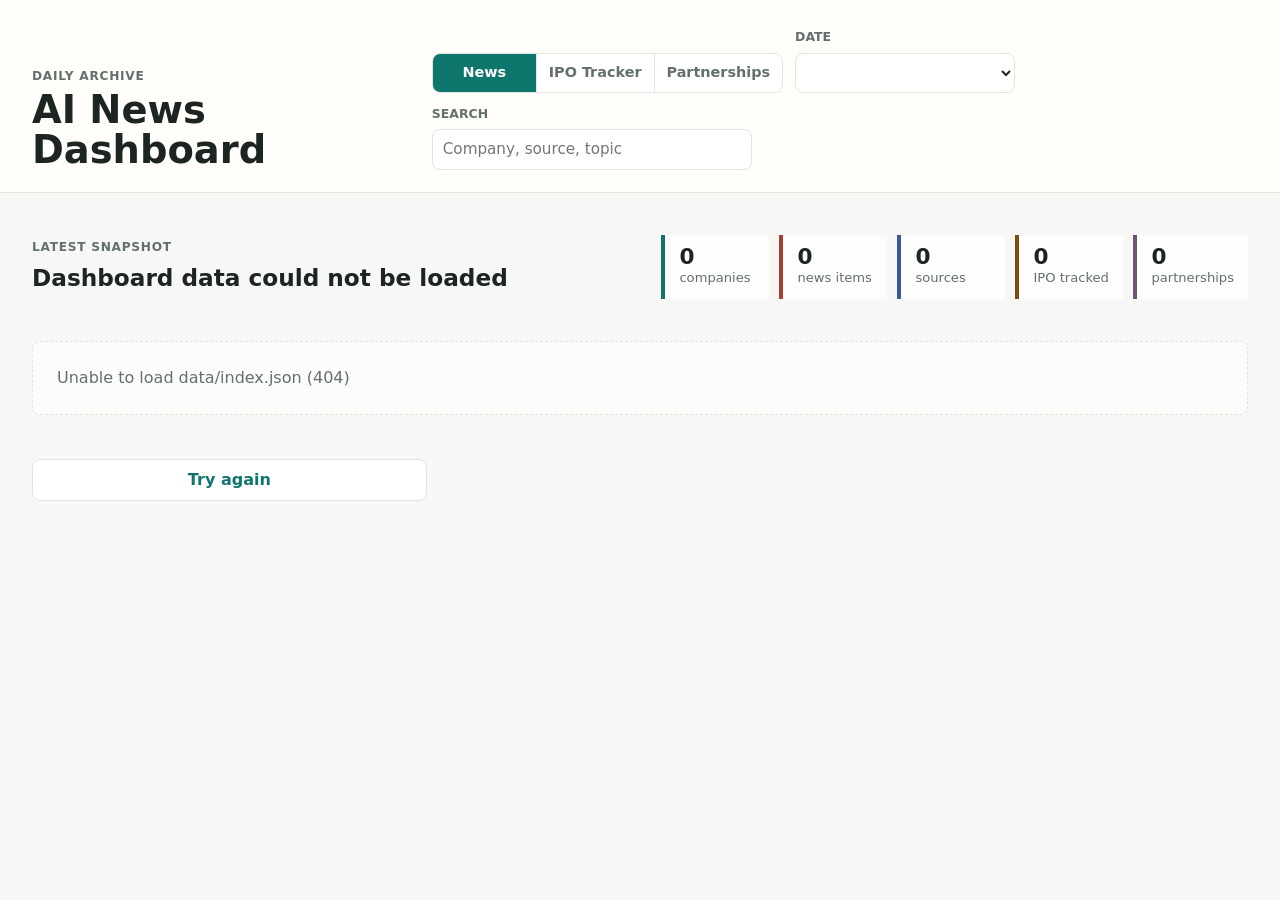
==== index.html @ b35e9c6b "Initial commit — AI news dashboard migrated to Raspberry Pi Co-Authored-By: Claude Sonnet 4.6 <norep" ====
<!doctype html>
<html lang="en">
  <head>
    <meta charset="utf-8">
    <meta name="viewport" content="width=device-width, initial-scale=1">
    <title>AI News Dashboard</title>
    <link rel="stylesheet" href="styles.css">
  </head>
  <body>
    <header class="topbar">
      <div>
        <p class="eyebrow">Daily archive</p>
        <h1>AI News Dashboard</h1>
      </div>
      <div class="toolbar" aria-label="Dashboard controls">
        <div class="view-toggle" aria-label="Dashboard view">
          <button id="newsViewButton" class="active" type="button" data-view="news">News</button>
          <button id="ipoViewButton" type="button" data-view="ipo">IPO Tracker</button>
          <button id="partnershipViewButton" type="button" data-view="partnerships">Partnerships</button>
        </div>
        <label class="field">
          <span>Date</span>
          <select id="snapshotSelect"></select>
        </label>
        <label class="field search">
          <span>Search</span>
          <input id="searchInput" type="search" placeholder="Company, source, topic">
        </label>
      </div>
    </header>

    <main>
      <section class="summary-band" aria-live="polite">
        <div>
          <p class="eyebrow">Latest snapshot</p>
          <h2 id="snapshotTitle">Loading...</h2>
        </div>
        <div class="metrics">
          <div>
            <strong id="companyCount">0</strong>
            <span>companies</span>
          </div>
          <div>
            <strong id="itemCount">0</strong>
            <span>news items</span>
          </div>
          <div>
            <strong id="sourceCount">0</strong>
            <span>sources</span>
          </div>
          <div>
            <strong id="ipoCount">0</strong>
            <span>IPO tracked</span>
          </div>
          <div>
            <strong id="partnershipCount">0</strong>
            <span>partnerships</span>
          </div>
        </div>
      </section>

      <section id="companyGrid" class="company-grid dashboard-view active" aria-label="Company news"></section>

      <section id="ipoTracker" class="ipo-layout dashboard-view" aria-label="IPO tracker">
        <div class="ipo-visualization-panel">
          <div class="ipo-visualization-head">
            <div>
              <p class="eyebrow">IPO progress map</p>
              <h3>Start to listing</h3>
            </div>
            <p class="ipo-legend">
              <span class="legend-chip confirmed">Confirmed</span>
              <span class="legend-chip reported">Reported</span>
              <span class="legend-chip unverified">Unverified</span>
            </p>
          </div>
          <div id="ipoStageLegend" class="ipo-stage-legend" aria-hidden="true"></div>
          <div id="ipoRaceList" class="ipo-race-list" role="listbox" aria-label="IPO progress lanes"></div>
        </div>
        <div id="ipoList" class="ipo-list" role="listbox" aria-label="IPO companies"></div>
        <article class="ipo-detail" aria-live="polite">
          <p class="category" id="ipoStage">Select a company</p>
          <h3 id="ipoCompany">IPO Tracker</h3>
          <p id="ipoStatusText">Choose a company to see its current IPO status, process stage, and latest article.</p>
          <dl class="ipo-facts">
            <div>
              <dt>Process</dt>
              <dd id="ipoProcess">-</dd>
            </div>
            <div>
              <dt>Last Checked</dt>
              <dd id="ipoUpdated">-</dd>
            </div>
            <div>
              <dt>Confidence</dt>
              <dd id="ipoConfidence">-</dd>
            </div>
          </dl>
          <a id="ipoArticleLink" class="article-button" target="_blank" rel="noreferrer">Open latest IPO article</a>
          <p class="ipo-note" id="ipoNote"></p>
        </article>
      </section>

      <section id="partnershipTracker" class="tracker-layout dashboard-view" aria-label="Partnership tracker">
        <div id="partnershipList" class="tracker-list" role="listbox" aria-label="AI partnerships"></div>
        <article class="tracker-detail" aria-live="polite">
          <p class="category" id="partnershipType">Select a relationship</p>
          <h3 id="partnershipName">Partnerships</h3>
          <p id="partnershipStatusText">Choose a relationship to see the contract type, companies involved, and latest source.</p>
          <dl class="tracker-facts">
            <div>
              <dt>Companies</dt>
              <dd id="partnershipCompanies">-</dd>
            </div>
            <div>
              <dt>Terms</dt>
              <dd id="partnershipTerms">-</dd>
            </div>
            <div>
              <dt>Last Checked</dt>
              <dd id="partnershipUpdated">-</dd>
            </div>
            <div>
              <dt>Confidence</dt>
              <dd id="partnershipConfidence">-</dd>
            </div>
          </dl>
          <a id="partnershipArticleLink" class="article-button" target="_blank" rel="noreferrer">Open latest source</a>
          <p class="tracker-note" id="partnershipNote"></p>
        </article>
      </section>
    </main>

    <template id="companyCardTemplate">
      <article class="company-card">
        <div class="company-head">
          <div>
            <p class="category"></p>
            <h3></h3>
          </div>
          <span class="badge"></span>
        </div>
        <p class="summary"></p>
        <ul class="news-list"></ul>
      </article>
    </template>

    <template id="newsItemTemplate">
      <li>
        <div class="news-item-head">
          <h4></h4>
          <a target="_blank" rel="noreferrer">Source</a>
        </div>
        <p></p>
      </li>
    </template>

    <button id="backToTop" class="back-to-top" aria-label="Back to top">↑</button>
    <script src="app.js"></script>
  </body>
</html>
---- styles.css ----
:root {
  color-scheme: light;
  --bg: #f7f8f5;
  --ink: #1d2522;
  --muted: #64706b;
  --line: #dfe5dd;
  --panel: #ffffff;
  --accent: #0f766e;
  --accent-2: #a43f31;
  --accent-3: #385a9d;
  --shadow: 0 14px 34px rgba(25, 35, 31, 0.09);
}

* {
  box-sizing: border-box;
}

body {
  margin: 0;
  background: var(--bg);
  color: var(--ink);
  font-family: Inter, ui-sans-serif, system-ui, -apple-system, BlinkMacSystemFont, "Segoe UI", sans-serif;
  line-height: 1.5;
}

.topbar {
  display: flex;
  align-items: end;
  justify-content: space-between;
  gap: 24px;
  padding: 28px 32px 22px;
  border-bottom: 1px solid var(--line);
  background: #fffefa;
}

.eyebrow,
.category {
  margin: 0 0 4px;
  color: var(--muted);
  font-size: 0.76rem;
  font-weight: 700;
  letter-spacing: 0.06em;
  text-transform: uppercase;
}

h1,
h2,
h3,
h4,
p {
  overflow-wrap: anywhere;
}

h1 {
  margin: 0;
  font-size: clamp(1.8rem, 3vw, 3rem);
  line-height: 1.05;
}

h2 {
  margin: 0;
  font-size: 1.45rem;
}

.toolbar {
  display: flex;
  align-items: end;
  gap: 12px;
  flex-wrap: wrap;
}

.view-toggle {
  display: flex;
  min-height: 40px;
  border: 1px solid var(--line);
  border-radius: 8px;
  overflow: hidden;
  background: var(--panel);
}

.view-toggle button {
  min-width: 104px;
  border: 0;
  border-right: 1px solid var(--line);
  background: transparent;
  color: var(--muted);
  cursor: pointer;
  font: inherit;
  font-size: 0.9rem;
  font-weight: 800;
  padding: 8px 12px;
}

.view-toggle button:last-child {
  border-right: 0;
}

.view-toggle button.active {
  background: var(--accent);
  color: #ffffff;
}

.field {
  display: grid;
  gap: 6px;
  color: var(--muted);
  font-size: 0.78rem;
  font-weight: 700;
  text-transform: uppercase;
}

.field select,
.field input {
  width: 220px;
  min-height: 40px;
  border: 1px solid var(--line);
  border-radius: 8px;
  background: var(--panel);
  color: var(--ink);
  font: inherit;
  font-size: 0.95rem;
  font-weight: 500;
  text-transform: none;
  padding: 8px 10px;
}

.field.search input {
  width: min(320px, 76vw);
}

main {
  padding: 24px 32px 40px;
}

.summary-band {
  display: flex;
  align-items: center;
  justify-content: space-between;
  gap: 22px;
  padding: 18px 0 26px;
}

.metrics {
  display: flex;
  gap: 10px;
  flex-wrap: wrap;
}

.metrics div {
  min-width: 108px;
  padding: 11px 14px;
  border-left: 4px solid var(--accent);
  background: rgba(255, 255, 255, 0.7);
}

.metrics div:nth-child(2) {
  border-color: var(--accent-2);
}

.metrics div:nth-child(3) {
  border-color: var(--accent-3);
}

.metrics div:nth-child(4) {
  border-color: #7c4d13;
}

.metrics div:nth-child(5) {
  border-color: #6f5278;
}

.metrics strong,
.metrics span {
  display: block;
}

.metrics strong {
  font-size: 1.35rem;
  line-height: 1;
}

.metrics span {
  color: var(--muted);
  font-size: 0.82rem;
}

.dashboard-view {
  display: none;
}

.dashboard-view.active {
  display: block;
}

.company-grid.active {
  display: grid;
  grid-template-columns: repeat(auto-fit, minmax(320px, 1fr));
  gap: 16px;
}

.company-card {
  border: 1px solid var(--line);
  border-radius: 8px;
  background: var(--panel);
  box-shadow: var(--shadow);
  padding: 18px;
}

.company-head {
  display: flex;
  align-items: flex-start;
  justify-content: space-between;
  gap: 14px;
  min-height: 58px;
}

.company-card h3 {
  margin: 0;
  font-size: 1.22rem;
  line-height: 1.2;
}

.badge {
  flex: 0 0 auto;
  display: grid;
  place-items: center;
  width: 32px;
  height: 32px;
  border-radius: 50%;
  background: #e6f2ef;
  color: var(--accent);
  font-weight: 800;
}

.summary {
  min-height: 48px;
  margin: 12px 0 16px;
  color: var(--muted);
}

.news-list {
  display: grid;
  gap: 14px;
  margin: 0;
  padding: 0;
  list-style: none;
}

.news-list li {
  padding-top: 14px;
  border-top: 1px solid var(--line);
}

.news-item-head {
  display: flex;
  align-items: baseline;
  justify-content: space-between;
  gap: 12px;
}

.news-item-head h4 {
  margin: 0;
  font-size: 0.98rem;
  line-height: 1.35;
}

.news-item-head a {
  flex: 0 0 auto;
  color: var(--accent-3);
  font-size: 0.84rem;
  font-weight: 700;
  text-decoration: none;
}

.news-item-head a:hover {
  text-decoration: underline;
}

.news-item-head a:visited {
  color: var(--muted);
}

.news-list p {
  margin: 6px 0 0;
  color: var(--muted);
  font-size: 0.94rem;
}

.empty {
  grid-column: 1 / -1;
  padding: 24px;
  border: 1px dashed var(--line);
  border-radius: 8px;
  color: var(--muted);
  background: rgba(255, 255, 255, 0.58);
}

.ipo-layout.active {
  display: grid;
  grid-template-columns: minmax(300px, 1.15fr) minmax(300px, 0.8fr) minmax(340px, 1fr);
  gap: 16px;
  align-items: start;
}

.tracker-layout.active {
  display: grid;
  grid-template-columns: minmax(340px, 1.3fr) minmax(340px, 1fr);
  gap: 16px;
  align-items: start;
}

.ipo-visualization-panel {
  display: grid;
  gap: 14px;
  padding: 18px;
  border: 1px solid var(--line);
  border-radius: 8px;
  background:
    radial-gradient(circle at top left, rgba(15, 118, 110, 0.08), transparent 28%),
    linear-gradient(180deg, #fffdfa 0%, #ffffff 100%);
  box-shadow: var(--shadow);
}

.ipo-visualization-head {
  display: flex;
  align-items: start;
  justify-content: space-between;
  gap: 16px;
}

.ipo-visualization-head h3 {
  margin: 0;
  font-size: 1.2rem;
}

.ipo-legend {
  display: flex;
  gap: 8px;
  flex-wrap: wrap;
  margin: 0;
}

.legend-chip {
  display: inline-flex;
  align-items: center;
  min-height: 28px;
  border-radius: 999px;
  padding: 4px 10px;
  font-size: 0.78rem;
  font-weight: 800;
}

.legend-chip.confirmed {
  background: #daf2e8;
  color: #16634f;
}

.legend-chip.reported {
  background: #fbe7ca;
  color: #8a4d11;
}

.legend-chip.unverified {
  background: #ece8ee;
  color: #65596f;
}

.ipo-stage-legend {
  position: relative;
  min-height: 92px;
  padding: 22px 0 10px;
}

.ipo-stage-legend::before {
  content: "";
  position: absolute;
  left: 14px;
  right: 24px;
  top: 15px;
  height: 4px;
  border-radius: 999px;
  background: linear-gradient(90deg, #cfdad5 0%, #dbe7e2 72%, #0f766e 100%);
}

.ipo-stage-edge,
.ipo-stage-stop {
  font-size: 0.66rem;
  font-weight: 800;
  color: var(--muted);
}

.ipo-stage-edge.finish::after {
  content: " \1F3C1";
}

.ipo-stage-stop {
  position: absolute;
  top: 9px;
  left: calc(14px + ((100% - 38px) / (var(--stage-count, 6) - 1)) * var(--stage-index));
  transform: translateX(-50%);
  width: 78px;
  text-align: center;
}

.ipo-stage-stop::before {
  content: "";
  position: absolute;
  top: 0;
  left: 50%;
  width: 12px;
  height: 12px;
  border: 3px solid #ffffff;
  border-radius: 50%;
  background: #9cb5ad;
  transform: translateX(-50%);
  box-shadow: 0 0 0 1px rgba(29, 37, 34, 0.08);
}

.ipo-stage-stop-label {
  display: block;
  padding-top: 16px;
  line-height: 1.2;
}

.ipo-stage-stop:nth-of-type(even) .ipo-stage-stop-label {
  padding-top: 32px;
}

.ipo-stage-edge.start {
  position: absolute;
  bottom: 10px;
  left: 3px;
  padding: 0 0 0 4px;
  text-align: left;
}

.ipo-stage-edge.finish {
  position: absolute;
  bottom: 10px;
  right: 6px;
  padding: 0 4px 0 0;
  text-align: right;
}

.ipo-stage-edge.start::before,
.ipo-stage-edge.finish::before {
  content: "";
  position: absolute;
  top: -52px;
  width: 3px;
  height: 46px;
  border-radius: 999px;
  background: #9cb5ad;
}

.ipo-stage-edge.start::before {
  left: -2px;
}

.ipo-stage-edge.finish::before {
  right: -2px;
}

.ipo-race-list {
  display: grid;
  gap: 10px;
}

.ipo-race-row {
  width: 100%;
  display: grid;
  gap: 12px;
  border: 1px solid var(--line);
  border-radius: 8px;
  background: rgba(255, 255, 255, 0.92);
  color: var(--ink);
  cursor: pointer;
  font: inherit;
  padding: 14px;
  text-align: left;
}

.ipo-race-row.confirmed {
  border-left: 5px solid #1f8a63;
}

.ipo-race-row.reported {
  border-left: 5px solid #d08a28;
}

.ipo-race-row.unverified {
  border-left: 5px solid #7a6a86;
}

.ipo-race-row[aria-selected="true"] {
  box-shadow: var(--shadow);
  transform: translateY(-1px);
}

.ipo-race-header {
  display: flex;
  align-items: baseline;
  justify-content: space-between;
  gap: 12px;
}

.ipo-race-header strong,
.ipo-race-header span {
  display: block;
}

.ipo-race-header span {
  color: var(--muted);
  font-size: 0.82rem;
}

.ipo-race-lane {
  position: relative;
  min-height: 30px;
}

.ipo-race-lane::before {
  content: "";
  position: absolute;
  left: 8px;
  right: 18px;
  top: 11px;
  height: 8px;
  border-radius: 999px;
  background: #e5ebe5;
}

.ipo-race-lane::after {
  content: "";
  position: absolute;
  left: 8px;
  width: calc((100% - 26px) / (var(--stage-count) - 1) * var(--progress-stage));
  max-width: calc(100% - 26px);
  top: 11px;
  height: 8px;
  border-radius: 999px;
  background: linear-gradient(90deg, var(--accent-3) 0%, var(--accent) 100%);
}

.ipo-stop {
  position: absolute;
  top: 0;
  left: calc(8px + ((100% - 26px) / (var(--stage-count) - 1)) * var(--stage-index));
  width: 22px;
  height: 22px;
  border: 3px solid #cad6cf;
  border-radius: 50%;
  background: #ffffff;
  transform: translateX(-50%);
}

.ipo-stop.passed {
  border-color: var(--accent-3);
  background: #dfe8fb;
}

.ipo-stop.current {
  border-color: var(--accent);
  background: #dff3ef;
  box-shadow: 0 0 0 5px rgba(15, 118, 110, 0.12);
}

.ipo-stop.current::after {
  content: "";
  position: absolute;
  inset: 4px;
  border-radius: 50%;
  background: var(--accent);
}

.ipo-race-status {
  margin: 0;
  color: var(--muted);
  font-size: 0.9rem;
}

.ipo-list,
.tracker-list {
  display: grid;
  gap: 10px;
}

.ipo-row,
.tracker-row {
  display: flex;
  align-items: center;
  justify-content: space-between;
  gap: 14px;
  width: 100%;
  min-height: 72px;
  border: 1px solid var(--line);
  border-left: 5px solid var(--accent-3);
  border-radius: 8px;
  background: var(--panel);
  color: var(--ink);
  cursor: pointer;
  font: inherit;
  padding: 12px 14px;
  text-align: left;
  transition: background 0.1s ease, border-left-color 0.1s ease, box-shadow 0.1s ease;
}

.ipo-row:hover,
.tracker-row:hover {
  background: #f5f7f5;
}

.ipo-row[aria-selected="true"],
.tracker-row[aria-selected="true"] {
  border-left-color: var(--accent);
  box-shadow: var(--shadow);
}

.ipo-row strong,
.ipo-row small,
.ipo-row em,
.tracker-row strong,
.tracker-row small,
.tracker-row em {
  display: block;
}

.ipo-row small,
.tracker-row small {
  margin-top: 3px;
  color: var(--muted);
  font-size: 0.82rem;
}

.ipo-row em,
.tracker-row em {
  max-width: 48%;
  color: var(--accent-2);
  font-size: 0.82rem;
  font-style: normal;
  font-weight: 800;
  text-align: right;
}

.ipo-row em::after,
.tracker-row em::after {
  content: " ›";
  color: var(--muted);
  font-weight: 400;
}

.ipo-detail,
.tracker-detail {
  position: sticky;
  top: 16px;
  border: 1px solid var(--line);
  border-radius: 8px;
  background: var(--panel);
  box-shadow: var(--shadow);
  padding: 20px;
}

.ipo-detail h3,
.tracker-detail h3 {
  margin: 0;
  font-size: 1.45rem;
}

.ipo-detail > p:not(.category),
.tracker-detail > p:not(.category) {
  color: var(--muted);
}

.ipo-facts,
.tracker-facts {
  display: grid;
  gap: 10px;
  margin: 18px 0;
}

.ipo-facts div,
.tracker-facts div {
  display: grid;
  grid-template-columns: 116px 1fr;
  gap: 10px;
  padding-top: 10px;
  border-top: 1px solid var(--line);
}

.ipo-facts dt,
.tracker-facts dt {
  color: var(--muted);
  font-size: 0.78rem;
  font-weight: 800;
  text-transform: uppercase;
}

.ipo-facts dd,
.tracker-facts dd {
  margin: 0;
}

.article-button {
  display: inline-flex;
  align-items: center;
  justify-content: center;
  min-height: 42px;
  border-radius: 8px;
  background: var(--accent);
  color: #ffffff;
  font-weight: 800;
  padding: 10px 14px;
  text-decoration: none;
}

.article-button:not([href]) {
  background: var(--line);
  color: var(--muted);
  pointer-events: none;
}

.ipo-note,
.tracker-note {
  margin: 16px 0 0;
  color: var(--muted);
  font-size: 0.93rem;
}

.metric-total {
  color: var(--muted);
  font-size: 0.65em;
  font-weight: 600;
}

main {
  transition: opacity 0.15s ease;
}

body.loading main {
  opacity: 0.45;
  pointer-events: none;
}

.retry-button {
  display: inline-flex;
  align-items: center;
  justify-content: center;
  min-height: 40px;
  margin-top: 12px;
  border: 1px solid var(--line);
  border-radius: 8px;
  background: var(--panel);
  color: var(--accent);
  cursor: pointer;
  font: inherit;
  font-weight: 700;
  padding: 8px 20px;
}

.retry-button:hover {
  background: #f0faf8;
}

.back-to-top {
  position: fixed;
  bottom: 24px;
  right: 24px;
  display: grid;
  place-items: center;
  width: 44px;
  height: 44px;
  border: 1px solid var(--line);
  border-radius: 50%;
  background: var(--panel);
  box-shadow: var(--shadow);
  color: var(--muted);
  cursor: pointer;
  font-size: 1.1rem;
  font-weight: 800;
  opacity: 0;
  pointer-events: none;
  transform: translateY(8px);
  transition: opacity 0.2s ease, transform 0.2s ease;
  z-index: 100;
}

.back-to-top.visible {
  opacity: 1;
  pointer-events: auto;
  transform: translateY(0);
}

.back-to-top:hover {
  background: #f0faf8;
  color: var(--accent);
}

.ipo-detail,
.tracker-detail {
  scroll-margin-top: 16px;
}

@media (max-width: 760px) {
  .topbar,
  .summary-band {
    align-items: stretch;
    flex-direction: column;
  }

  .topbar {
    padding: 14px 18px 12px;
    gap: 12px;
  }

  .topbar .eyebrow {
    display: none;
  }

  main {
    padding-left: 18px;
    padding-right: 18px;
  }

  .toolbar,
  .field,
  .field select,
  .field input,
  .field.search input {
    width: 100%;
  }

  .company-grid {
    grid-template-columns: 1fr;
  }

  .view-toggle,
  .view-toggle button {
    width: 100%;
  }

  .ipo-layout.active,
  .tracker-layout.active {
    grid-template-columns: 1fr;
  }

  .ipo-visualization-panel {
    display: none;
  }

  .ipo-visualization-head,
  .ipo-race-header {
    align-items: start;
    flex-direction: column;
  }

  .ipo-stage-legend {
    display: none;
  }

  .ipo-detail,
  .tracker-detail {
    position: static;
  }

  .ipo-facts div,
  .tracker-facts div {
    grid-template-columns: 1fr;
  }

  .back-to-top {
    bottom: 16px;
    right: 16px;
    width: 40px;
    height: 40px;
  }
}
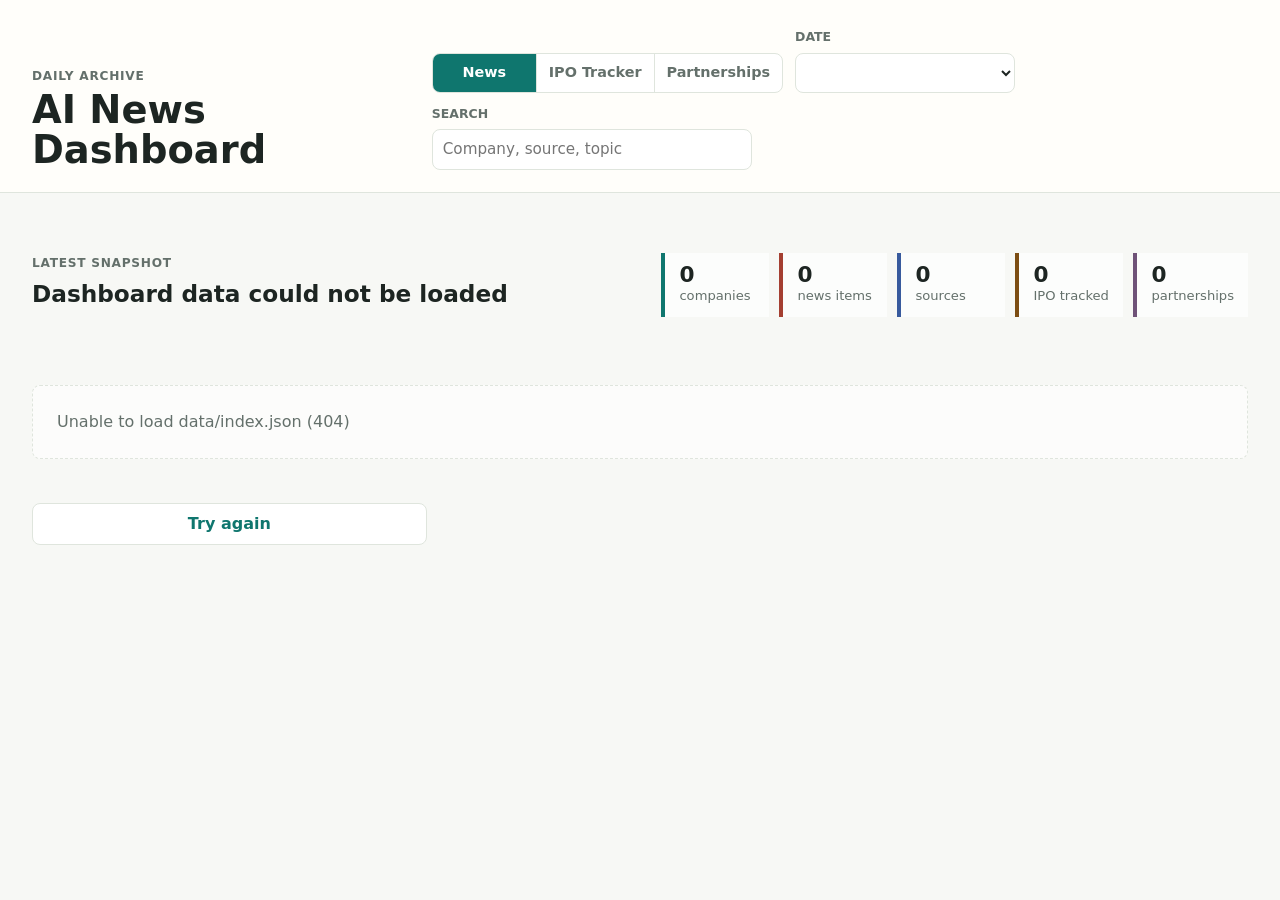
==== commit 16179dbb: "Add 6 usability improvements to the dashboard - Freshness indicator: shows how many hours/days ago s" ====
--- a/index.html
+++ b/index.html
@@ -30,10 +30,13 @@
     </header>
 
     <main>
+      <div id="companyFilters" class="company-filters" aria-label="Filter by company"></div>
+
       <section class="summary-band" aria-live="polite">
         <div>
           <p class="eyebrow">Latest snapshot</p>
           <h2 id="snapshotTitle">Loading...</h2>
+          <p id="freshnessText" class="freshness-text"></p>
         </div>
         <div class="metrics">
           <div>
@@ -58,6 +61,8 @@
           </div>
         </div>
       </section>
+
+      <p id="filterStatus" class="filter-status" aria-live="polite"></p>
 
       <section id="companyGrid" class="company-grid dashboard-view active" aria-label="Company news"></section>
 
--- a/styles.css
+++ b/styles.css
@@ -276,8 +276,13 @@
   text-decoration: underline;
 }
 
+.news-item-head a::after {
+  content: " ↗";
+  font-size: 0.75em;
+}
+
 .news-item-head a:visited {
-  color: var(--muted);
+  color: #7c5fa0;
 }
 
 .news-list p {
@@ -726,6 +731,68 @@
   font-size: 0.93rem;
 }
 
+.freshness-text {
+  margin: 4px 0 0;
+  color: var(--muted);
+  font-size: 0.82rem;
+}
+
+.company-filters {
+  display: flex;
+  gap: 8px;
+  flex-wrap: wrap;
+  padding: 14px 0 4px;
+}
+
+.filter-chip {
+  display: inline-flex;
+  align-items: center;
+  min-height: 30px;
+  border: 1px solid var(--line);
+  border-radius: 999px;
+  background: var(--panel);
+  color: var(--muted);
+  cursor: pointer;
+  font: inherit;
+  font-size: 0.82rem;
+  font-weight: 700;
+  padding: 4px 12px;
+  transition: background 0.1s ease, color 0.1s ease, border-color 0.1s ease;
+  white-space: nowrap;
+}
+
+.filter-chip:hover {
+  border-color: var(--accent);
+  color: var(--accent);
+}
+
+.filter-chip.active {
+  background: var(--accent);
+  border-color: var(--accent);
+  color: #ffffff;
+}
+
+.filter-status {
+  margin: 0 0 10px;
+  color: var(--muted);
+  font-size: 0.84rem;
+  min-height: 1.2em;
+}
+
+.new-badge {
+  display: inline-flex;
+  align-items: center;
+  margin-right: 6px;
+  padding: 1px 6px;
+  border-radius: 999px;
+  background: #daf2e8;
+  color: #16634f;
+  font-size: 0.68rem;
+  font-weight: 800;
+  letter-spacing: 0.04em;
+  vertical-align: middle;
+}
+
 .metric-total {
   color: var(--muted);
   font-size: 0.65em;
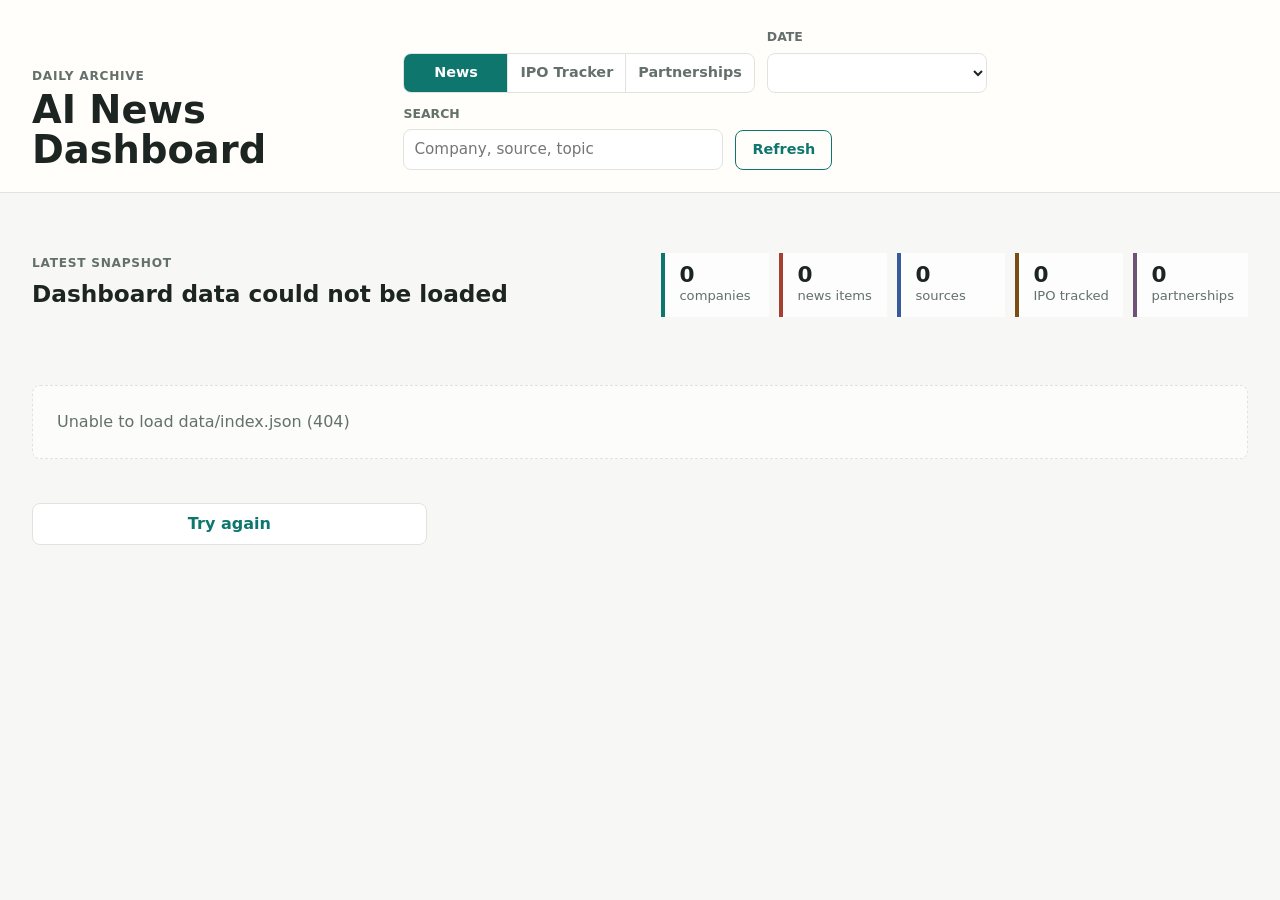
==== commit 9e915d20: "Add Node.js server with refresh button and live update via SSE Replaces python3 -m http.server with " ====
--- a/index.html
+++ b/index.html
@@ -26,8 +26,10 @@
           <span>Search</span>
           <input id="searchInput" type="search" placeholder="Company, source, topic">
         </label>
+        <button id="refreshButton" class="refresh-button" type="button" title="Fetch latest AI news now">Refresh</button>
       </div>
     </header>
+    <div id="updateBanner" class="update-banner" aria-live="polite" hidden></div>
 
     <main>
       <div id="companyFilters" class="company-filters" aria-label="Filter by company"></div>
--- a/styles.css
+++ b/styles.css
@@ -126,6 +126,48 @@
 
 .field.search input {
   width: min(320px, 76vw);
+}
+
+.refresh-button {
+  align-self: flex-end;
+  min-height: 40px;
+  border: 1px solid var(--accent);
+  border-radius: 8px;
+  background: transparent;
+  color: var(--accent);
+  cursor: pointer;
+  font: inherit;
+  font-size: 0.9rem;
+  font-weight: 800;
+  padding: 8px 16px;
+  transition: background 0.1s ease, color 0.1s ease;
+  white-space: nowrap;
+}
+
+.refresh-button:hover {
+  background: var(--accent);
+  color: #ffffff;
+}
+
+.refresh-button:disabled {
+  border-color: var(--line);
+  color: var(--muted);
+  cursor: not-allowed;
+}
+
+.update-banner {
+  padding: 10px 32px;
+  background: #fef9e7;
+  border-bottom: 1px solid #f0d070;
+  color: #7a5c00;
+  font-size: 0.9rem;
+  font-weight: 600;
+}
+
+.update-banner.done {
+  background: #daf2e8;
+  border-color: #a0d8c0;
+  color: #16634f;
 }
 
 main {
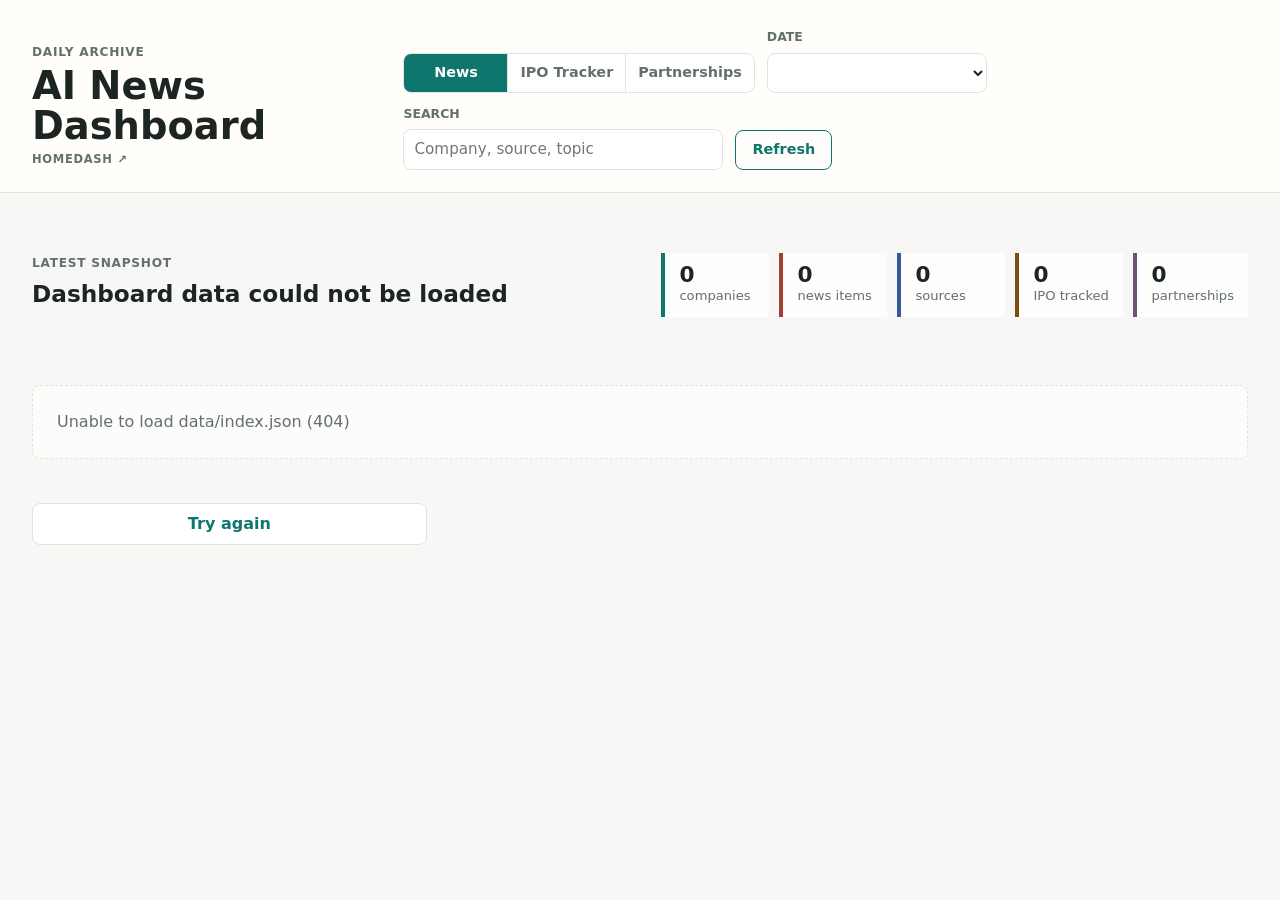
==== commit 1308a536: "Add HomeDash link to header Mirrors the 'AI News ↗' nav link in the homedash header, pointing back t" ====
--- a/index.html
+++ b/index.html
@@ -11,6 +11,7 @@
       <div>
         <p class="eyebrow">Daily archive</p>
         <h1>AI News Dashboard</h1>
+        <a class="home-link" href="http://homedash.local/" target="_blank" rel="noopener noreferrer">HomeDash ↗</a>
       </div>
       <div class="toolbar" aria-label="Dashboard controls">
         <div class="view-toggle" aria-label="Dashboard view">
--- a/styles.css
+++ b/styles.css
@@ -60,6 +60,21 @@
 h2 {
   margin: 0;
   font-size: 1.45rem;
+}
+
+.home-link {
+  display: inline-block;
+  margin-top: 4px;
+  color: var(--muted);
+  font-size: 0.72rem;
+  font-weight: 700;
+  letter-spacing: 0.06em;
+  text-decoration: none;
+  text-transform: uppercase;
+}
+
+.home-link:hover {
+  color: var(--accent);
 }
 
 .toolbar {
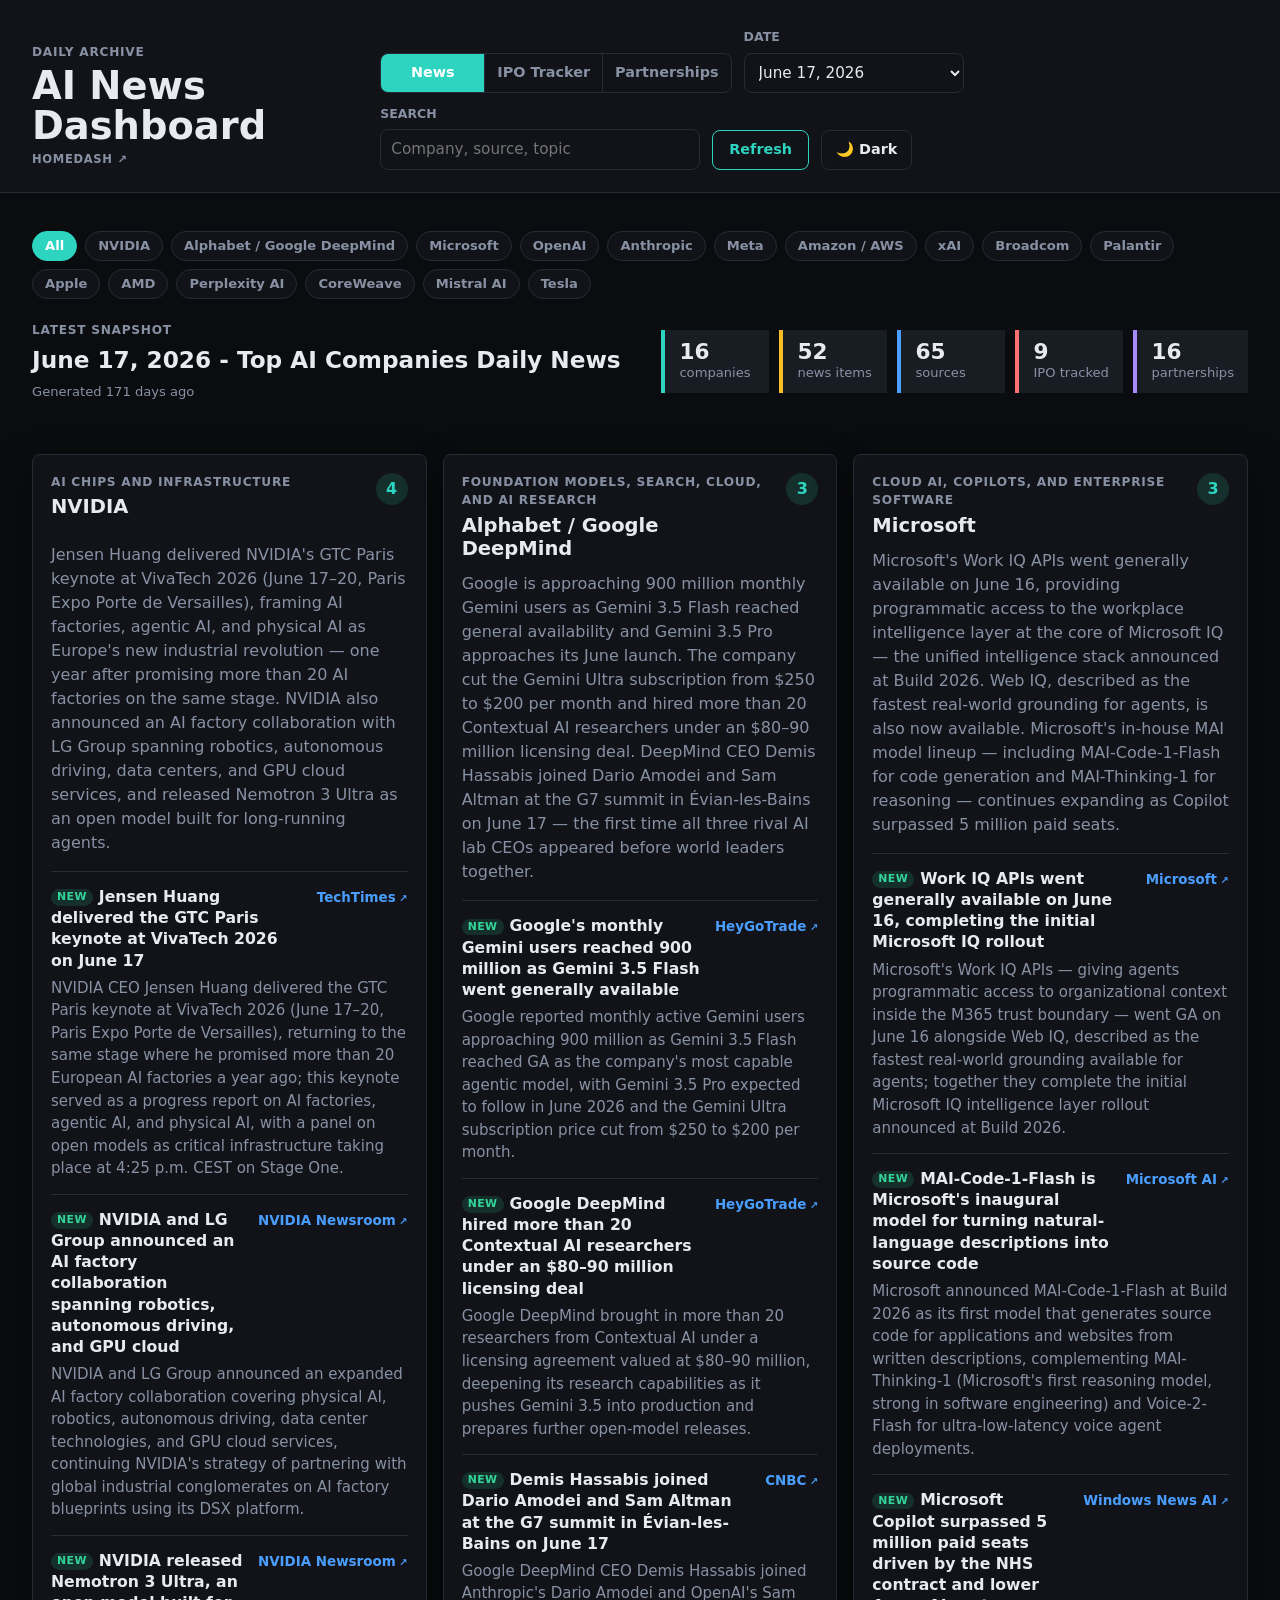
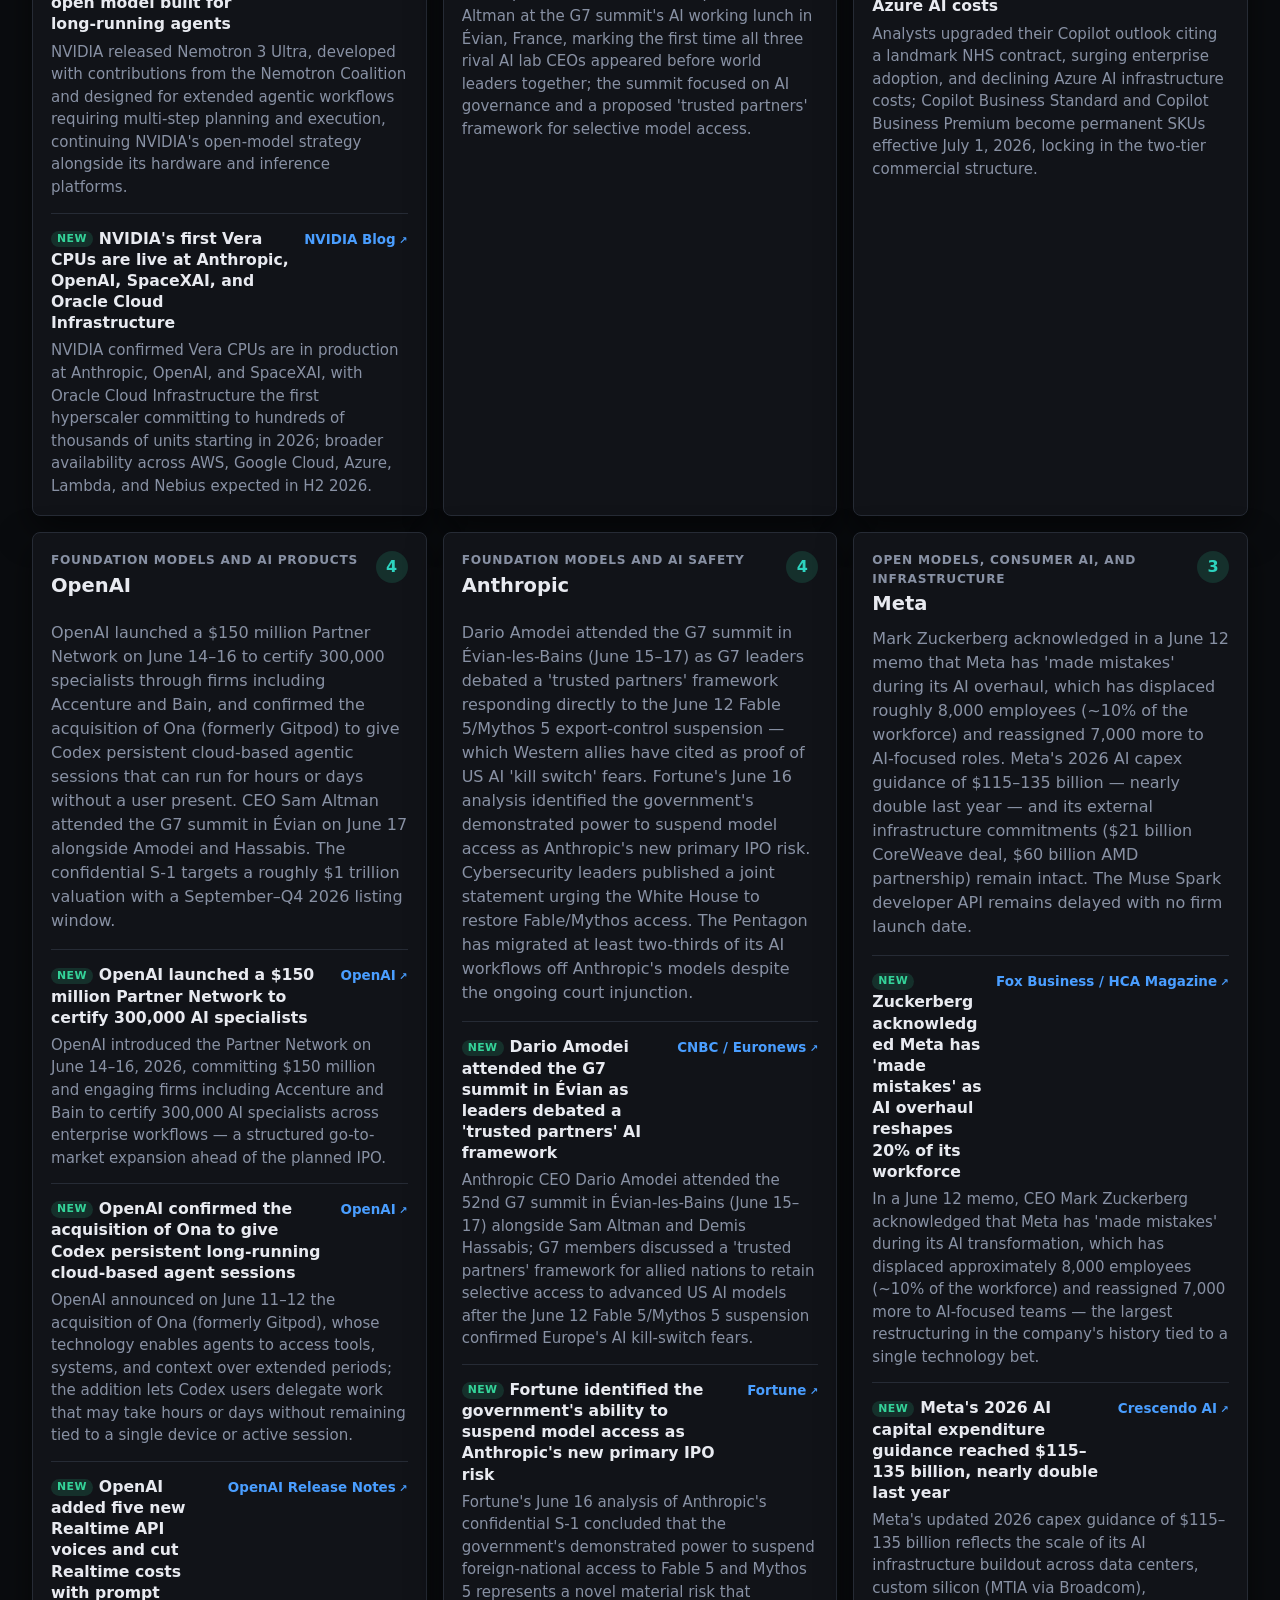
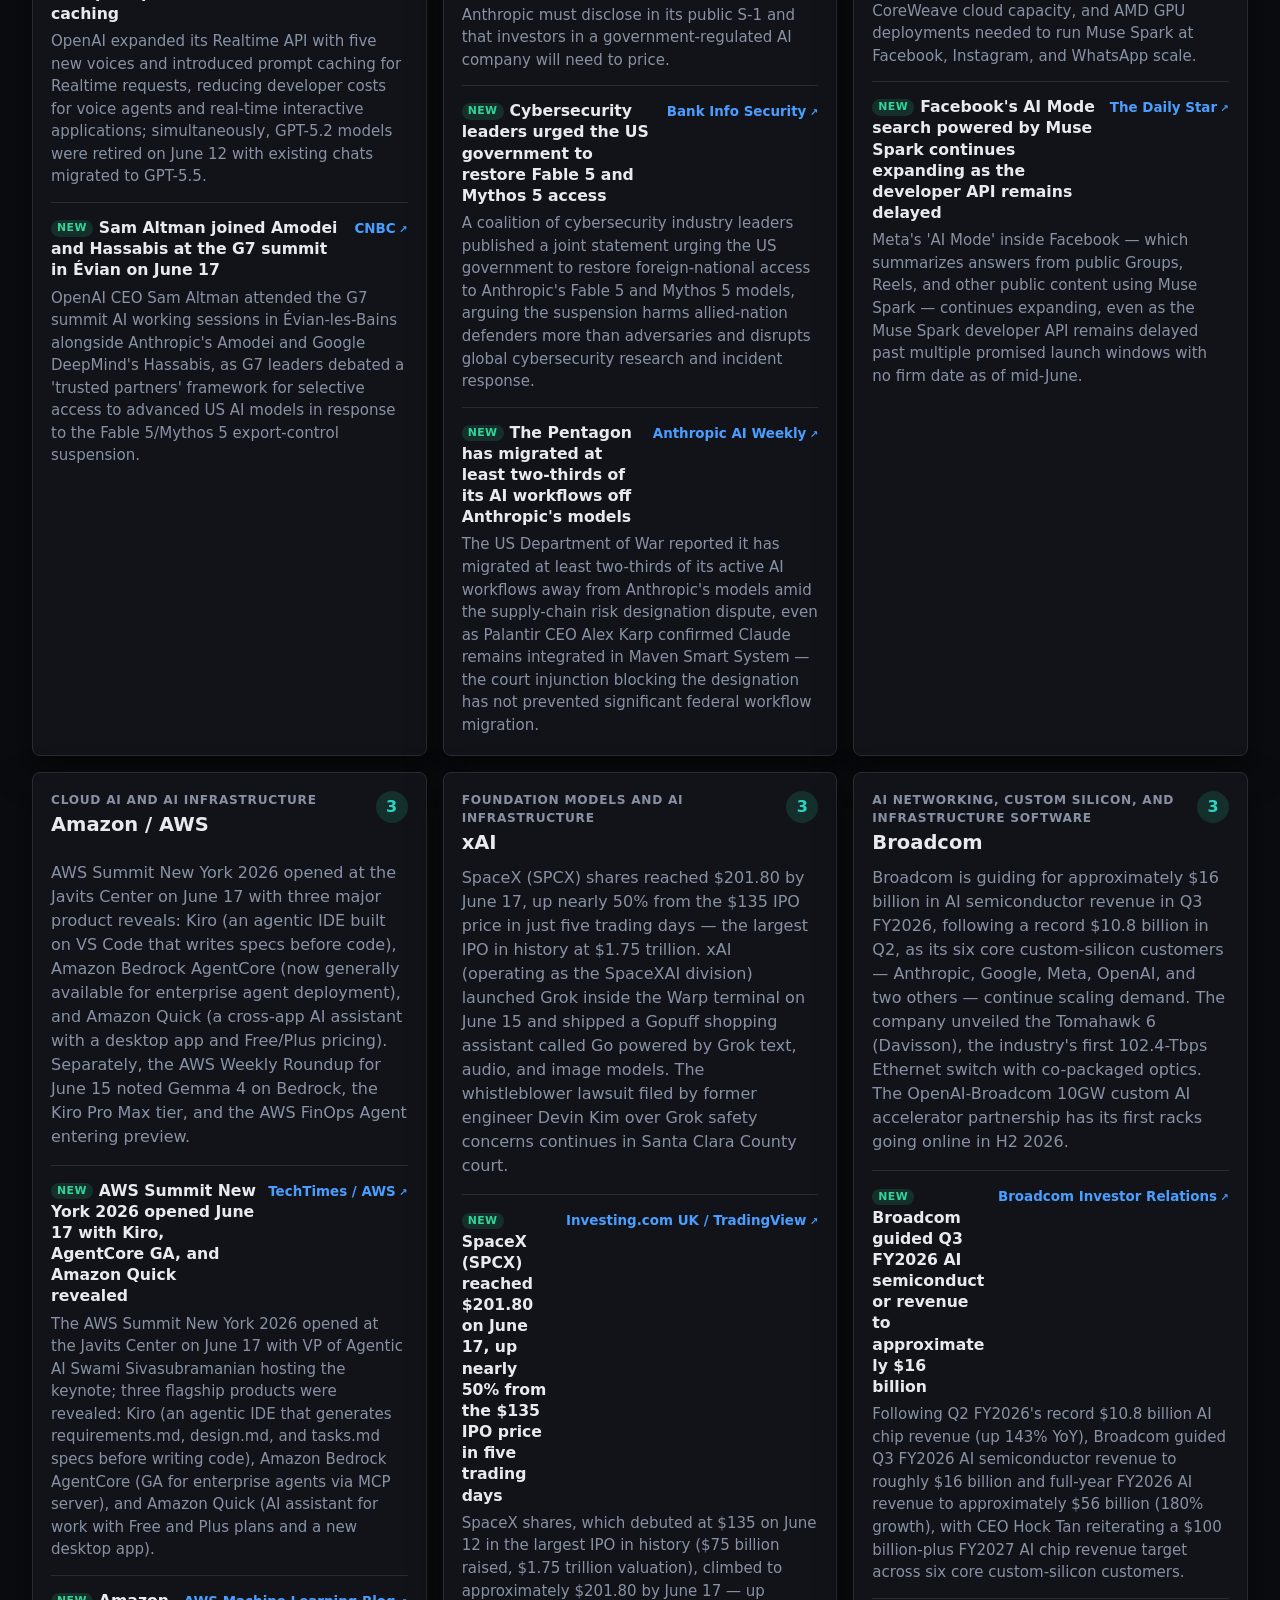
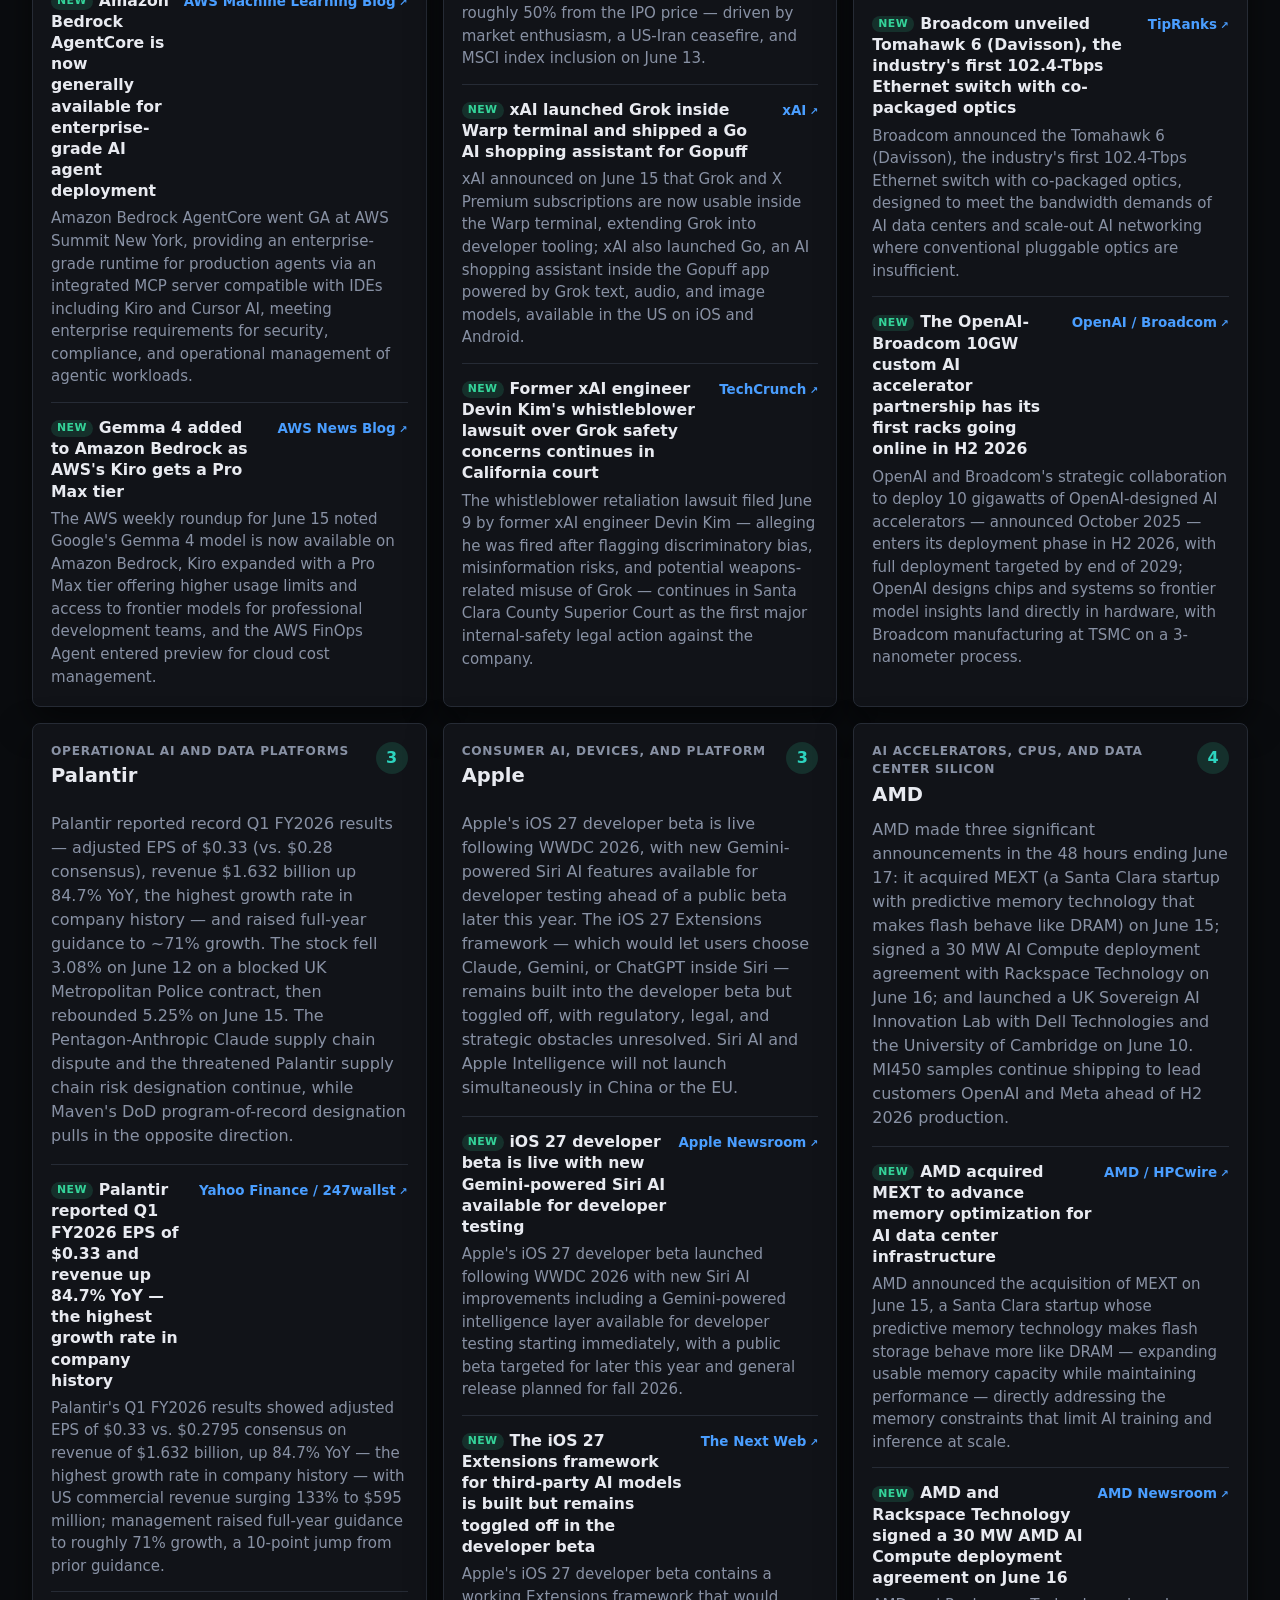
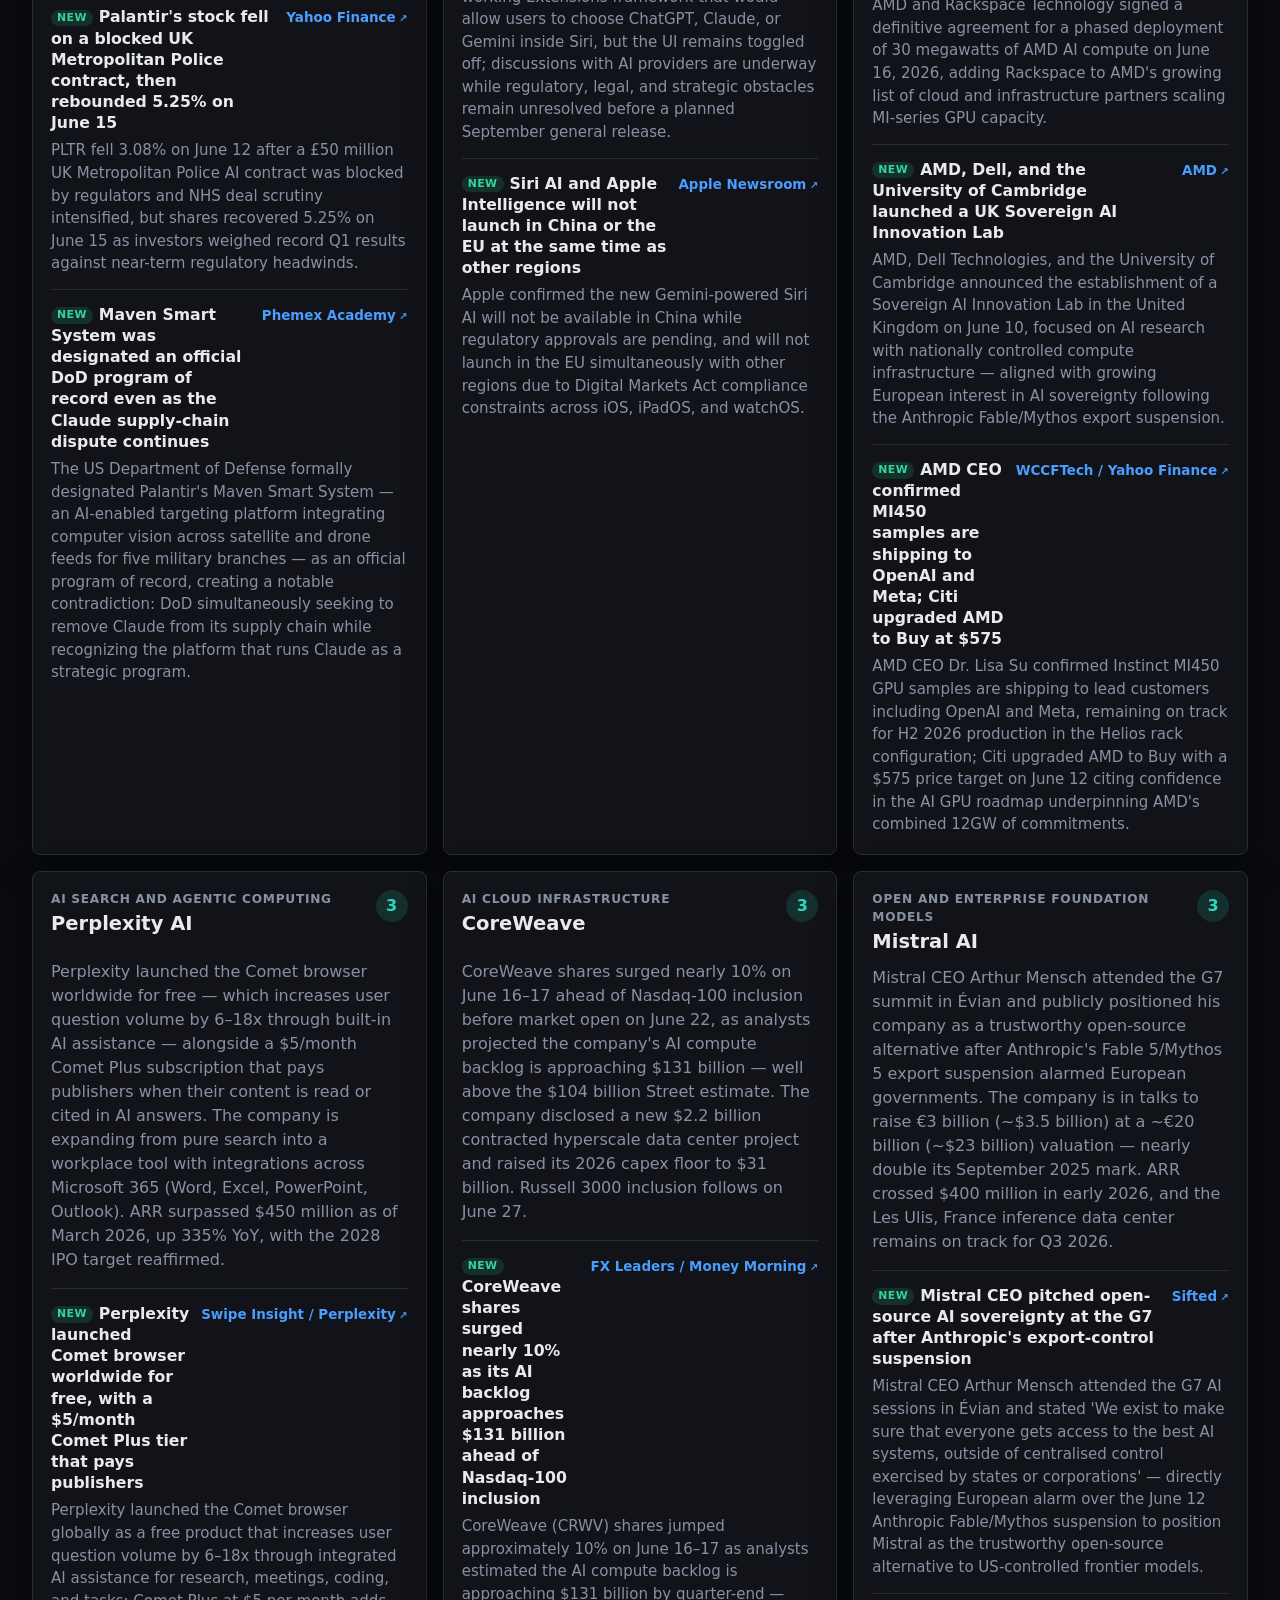
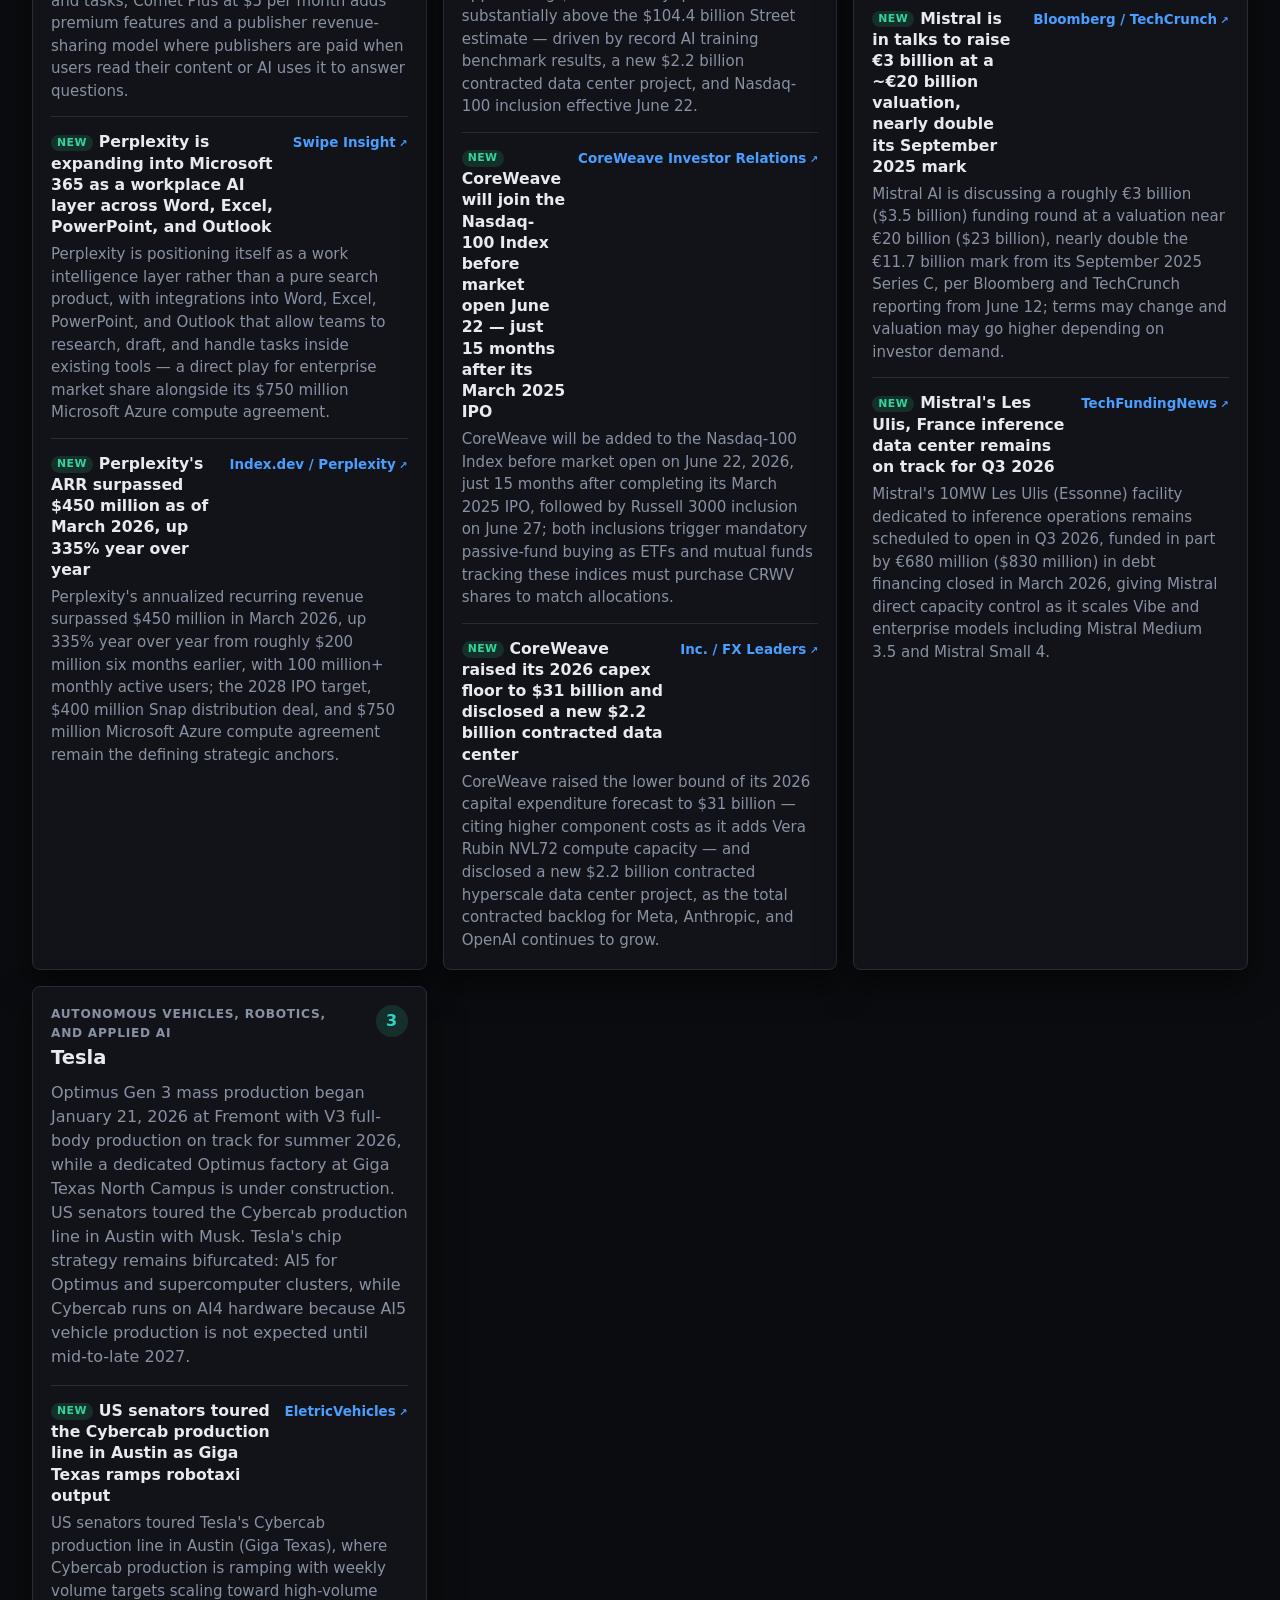
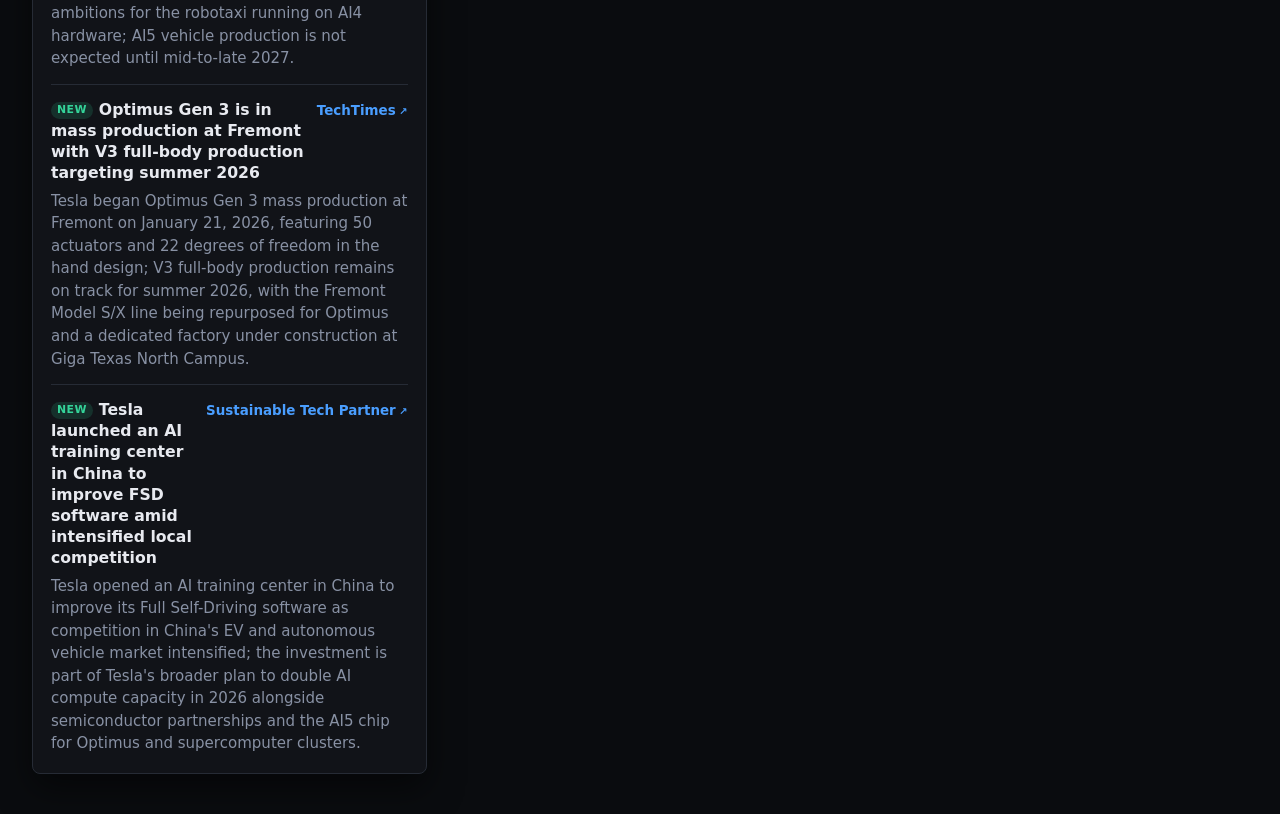
==== commit cedcacc8: "Auto-update AI news snapshot for 2026-06-17" ====
--- a/index.html
+++ b/index.html
@@ -5,6 +5,12 @@
     <meta name="viewport" content="width=device-width, initial-scale=1">
     <title>AI News Dashboard</title>
     <link rel="stylesheet" href="styles.css">
+    <script>
+      (function () {
+        var saved = localStorage.getItem("theme");
+        if (saved === "light") document.documentElement.setAttribute("data-theme", "light");
+      })();
+    </script>
   </head>
   <body>
     <header class="topbar">
@@ -28,6 +34,7 @@
           <input id="searchInput" type="search" placeholder="Company, source, topic">
         </label>
         <button id="refreshButton" class="refresh-button" type="button" title="Fetch latest AI news now">Refresh</button>
+        <button id="themeToggle" class="theme-toggle" type="button" title="Toggle light/dark mode">🌙 Dark</button>
       </div>
     </header>
     <div id="updateBanner" class="update-banner" aria-live="polite" hidden></div>
--- a/styles.css
+++ b/styles.css
@@ -1,4 +1,53 @@
 :root {
+  color-scheme: dark;
+  --bg: #0a0c0f;
+  --ink: #e8eaf0;
+  --muted: #8891a4;
+  --line: #262b35;
+  --panel: #111318;
+  --accent: #2dd4bf;
+  --accent-2: #fbbf24;
+  --accent-3: #4a9eff;
+  --shadow: 0 14px 34px rgba(0, 0, 0, 0.5);
+
+  --topbar-bg: #111318;
+  --badge-bg: #15302c;
+  --row-bg: #181c23;
+  --empty-bg: #111318;
+  --hover-bg: #181c23;
+  --hover-accent-bg: #1e232c;
+  --visited-link: #a78bfa;
+
+  --legend-confirmed-bg: rgba(52, 211, 153, 0.15);
+  --legend-confirmed-color: #34d399;
+  --legend-reported-bg: rgba(251, 191, 36, 0.15);
+  --legend-reported-color: #fbbf24;
+  --legend-unverified-bg: rgba(167, 139, 250, 0.15);
+  --legend-unverified-color: #a78bfa;
+
+  --banner-warn-bg: rgba(251, 191, 36, 0.12);
+  --banner-warn-border: #fbbf24;
+  --banner-warn-color: #fbbf24;
+  --banner-done-bg: rgba(52, 211, 153, 0.12);
+  --banner-done-border: #34d399;
+  --banner-done-color: #34d399;
+
+  --new-badge-bg: rgba(52, 211, 153, 0.15);
+  --new-badge-color: #34d399;
+
+  --ipo-vis-bg: radial-gradient(circle at top left, rgba(45, 212, 191, 0.08), transparent 28%), linear-gradient(180deg, #111318 0%, #0a0c0f 100%);
+  --ipo-track-grad: linear-gradient(90deg, #262b35 0%, #1e232c 72%, #2dd4bf 100%);
+  --ipo-stage-dot-bg: #4a5165;
+  --ipo-race-track-bg: #1e232c;
+  --ipo-stop-border: #262b35;
+  --ipo-stop-passed-bg: rgba(74, 158, 255, 0.25);
+  --ipo-stop-current-bg: rgba(45, 212, 191, 0.25);
+
+  --accent-4: #f87171;
+  --accent-5: #a78bfa;
+}
+
+:root[data-theme="light"] {
   color-scheme: light;
   --bg: #f7f8f5;
   --ink: #1d2522;
@@ -9,6 +58,42 @@
   --accent-2: #a43f31;
   --accent-3: #385a9d;
   --shadow: 0 14px 34px rgba(25, 35, 31, 0.09);
+
+  --topbar-bg: #fffefa;
+  --badge-bg: #e6f2ef;
+  --row-bg: rgba(255, 255, 255, 0.92);
+  --empty-bg: rgba(255, 255, 255, 0.58);
+  --hover-bg: #f5f7f5;
+  --hover-accent-bg: #f0faf8;
+  --visited-link: #7c5fa0;
+
+  --legend-confirmed-bg: #daf2e8;
+  --legend-confirmed-color: #16634f;
+  --legend-reported-bg: #fbe7ca;
+  --legend-reported-color: #8a4d11;
+  --legend-unverified-bg: #ece8ee;
+  --legend-unverified-color: #65596f;
+
+  --banner-warn-bg: #fef9e7;
+  --banner-warn-border: #f0d070;
+  --banner-warn-color: #7a5c00;
+  --banner-done-bg: #daf2e8;
+  --banner-done-border: #a0d8c0;
+  --banner-done-color: #16634f;
+
+  --new-badge-bg: #daf2e8;
+  --new-badge-color: #16634f;
+
+  --ipo-vis-bg: radial-gradient(circle at top left, rgba(15, 118, 110, 0.08), transparent 28%), linear-gradient(180deg, #fffdfa 0%, #ffffff 100%);
+  --ipo-track-grad: linear-gradient(90deg, #cfdad5 0%, #dbe7e2 72%, #0f766e 100%);
+  --ipo-stage-dot-bg: #9cb5ad;
+  --ipo-race-track-bg: #e5ebe5;
+  --ipo-stop-border: #cad6cf;
+  --ipo-stop-passed-bg: #dfe8fb;
+  --ipo-stop-current-bg: #dff3ef;
+
+  --accent-4: #7c4d13;
+  --accent-5: #6f5278;
 }
 
 * {
@@ -21,6 +106,7 @@
   color: var(--ink);
   font-family: Inter, ui-sans-serif, system-ui, -apple-system, BlinkMacSystemFont, "Segoe UI", sans-serif;
   line-height: 1.5;
+  transition: background 0.15s ease, color 0.15s ease;
 }
 
 .topbar {
@@ -30,7 +116,27 @@
   gap: 24px;
   padding: 28px 32px 22px;
   border-bottom: 1px solid var(--line);
-  background: #fffefa;
+  background: var(--topbar-bg);
+}
+
+.theme-toggle {
+  align-self: flex-end;
+  min-height: 40px;
+  border: 1px solid var(--line);
+  border-radius: 8px;
+  background: var(--panel);
+  color: var(--ink);
+  cursor: pointer;
+  font: inherit;
+  font-size: 0.9rem;
+  font-weight: 800;
+  padding: 8px 14px;
+  white-space: nowrap;
+}
+
+.theme-toggle:hover {
+  border-color: var(--accent);
+  color: var(--accent);
 }
 
 .eyebrow,
@@ -172,17 +278,17 @@
 
 .update-banner {
   padding: 10px 32px;
-  background: #fef9e7;
-  border-bottom: 1px solid #f0d070;
-  color: #7a5c00;
+  background: var(--banner-warn-bg);
+  border-bottom: 1px solid var(--banner-warn-border);
+  color: var(--banner-warn-color);
   font-size: 0.9rem;
   font-weight: 600;
 }
 
 .update-banner.done {
-  background: #daf2e8;
-  border-color: #a0d8c0;
-  color: #16634f;
+  background: var(--banner-done-bg);
+  border-color: var(--banner-done-border);
+  color: var(--banner-done-color);
 }
 
 main {
@@ -207,7 +313,7 @@
   min-width: 108px;
   padding: 11px 14px;
   border-left: 4px solid var(--accent);
-  background: rgba(255, 255, 255, 0.7);
+  background: var(--row-bg);
 }
 
 .metrics div:nth-child(2) {
@@ -219,11 +325,11 @@
 }
 
 .metrics div:nth-child(4) {
-  border-color: #7c4d13;
+  border-color: var(--accent-4);
 }
 
 .metrics div:nth-child(5) {
-  border-color: #6f5278;
+  border-color: var(--accent-5);
 }
 
 .metrics strong,
@@ -284,7 +390,7 @@
   width: 32px;
   height: 32px;
   border-radius: 50%;
-  background: #e6f2ef;
+  background: var(--badge-bg);
   color: var(--accent);
   font-weight: 800;
 }
@@ -339,7 +445,7 @@
 }
 
 .news-item-head a:visited {
-  color: #7c5fa0;
+  color: var(--visited-link);
 }
 
 .news-list p {
@@ -354,7 +460,7 @@
   border: 1px dashed var(--line);
   border-radius: 8px;
   color: var(--muted);
-  background: rgba(255, 255, 255, 0.58);
+  background: var(--empty-bg);
 }
 
 .ipo-layout.active {
@@ -377,9 +483,7 @@
   padding: 18px;
   border: 1px solid var(--line);
   border-radius: 8px;
-  background:
-    radial-gradient(circle at top left, rgba(15, 118, 110, 0.08), transparent 28%),
-    linear-gradient(180deg, #fffdfa 0%, #ffffff 100%);
+  background: var(--ipo-vis-bg);
   box-shadow: var(--shadow);
 }
 
@@ -413,18 +517,18 @@
 }
 
 .legend-chip.confirmed {
-  background: #daf2e8;
-  color: #16634f;
+  background: var(--legend-confirmed-bg);
+  color: var(--legend-confirmed-color);
 }
 
 .legend-chip.reported {
-  background: #fbe7ca;
-  color: #8a4d11;
+  background: var(--legend-reported-bg);
+  color: var(--legend-reported-color);
 }
 
 .legend-chip.unverified {
-  background: #ece8ee;
-  color: #65596f;
+  background: var(--legend-unverified-bg);
+  color: var(--legend-unverified-color);
 }
 
 .ipo-stage-legend {
@@ -441,7 +545,7 @@
   top: 15px;
   height: 4px;
   border-radius: 999px;
-  background: linear-gradient(90deg, #cfdad5 0%, #dbe7e2 72%, #0f766e 100%);
+  background: var(--ipo-track-grad);
 }
 
 .ipo-stage-edge,
@@ -471,11 +575,11 @@
   left: 50%;
   width: 12px;
   height: 12px;
-  border: 3px solid #ffffff;
+  border: 3px solid var(--panel);
   border-radius: 50%;
-  background: #9cb5ad;
+  background: var(--ipo-stage-dot-bg);
   transform: translateX(-50%);
-  box-shadow: 0 0 0 1px rgba(29, 37, 34, 0.08);
+  box-shadow: 0 0 0 1px rgba(0, 0, 0, 0.15);
 }
 
 .ipo-stage-stop-label {
@@ -512,7 +616,7 @@
   width: 3px;
   height: 46px;
   border-radius: 999px;
-  background: #9cb5ad;
+  background: var(--ipo-stage-dot-bg);
 }
 
 .ipo-stage-edge.start::before {
@@ -534,7 +638,7 @@
   gap: 12px;
   border: 1px solid var(--line);
   border-radius: 8px;
-  background: rgba(255, 255, 255, 0.92);
+  background: var(--row-bg);
   color: var(--ink);
   cursor: pointer;
   font: inherit;
@@ -543,15 +647,15 @@
 }
 
 .ipo-race-row.confirmed {
-  border-left: 5px solid #1f8a63;
+  border-left: 5px solid var(--legend-confirmed-color);
 }
 
 .ipo-race-row.reported {
-  border-left: 5px solid #d08a28;
+  border-left: 5px solid var(--legend-reported-color);
 }
 
 .ipo-race-row.unverified {
-  border-left: 5px solid #7a6a86;
+  border-left: 5px solid var(--legend-unverified-color);
 }
 
 .ipo-race-row[aria-selected="true"] {
@@ -589,7 +693,7 @@
   top: 11px;
   height: 8px;
   border-radius: 999px;
-  background: #e5ebe5;
+  background: var(--ipo-race-track-bg);
 }
 
 .ipo-race-lane::after {
@@ -610,21 +714,21 @@
   left: calc(8px + ((100% - 26px) / (var(--stage-count) - 1)) * var(--stage-index));
   width: 22px;
   height: 22px;
-  border: 3px solid #cad6cf;
+  border: 3px solid var(--ipo-stop-border);
   border-radius: 50%;
-  background: #ffffff;
+  background: var(--panel);
   transform: translateX(-50%);
 }
 
 .ipo-stop.passed {
   border-color: var(--accent-3);
-  background: #dfe8fb;
+  background: var(--ipo-stop-passed-bg);
 }
 
 .ipo-stop.current {
   border-color: var(--accent);
-  background: #dff3ef;
-  box-shadow: 0 0 0 5px rgba(15, 118, 110, 0.12);
+  background: var(--ipo-stop-current-bg);
+  box-shadow: 0 0 0 5px rgba(45, 212, 191, 0.15);
 }
 
 .ipo-stop.current::after {
@@ -669,7 +773,7 @@
 
 .ipo-row:hover,
 .tracker-row:hover {
-  background: #f5f7f5;
+  background: var(--hover-bg);
 }
 
 .ipo-row[aria-selected="true"],
@@ -842,8 +946,8 @@
   margin-right: 6px;
   padding: 1px 6px;
   border-radius: 999px;
-  background: #daf2e8;
-  color: #16634f;
+  background: var(--new-badge-bg);
+  color: var(--new-badge-color);
   font-size: 0.68rem;
   font-weight: 800;
   letter-spacing: 0.04em;
@@ -882,7 +986,7 @@
 }
 
 .retry-button:hover {
-  background: #f0faf8;
+  background: var(--hover-accent-bg);
 }
 
 .back-to-top {
@@ -915,7 +1019,7 @@
 }
 
 .back-to-top:hover {
-  background: #f0faf8;
+  background: var(--hover-accent-bg);
   color: var(--accent);
 }
 
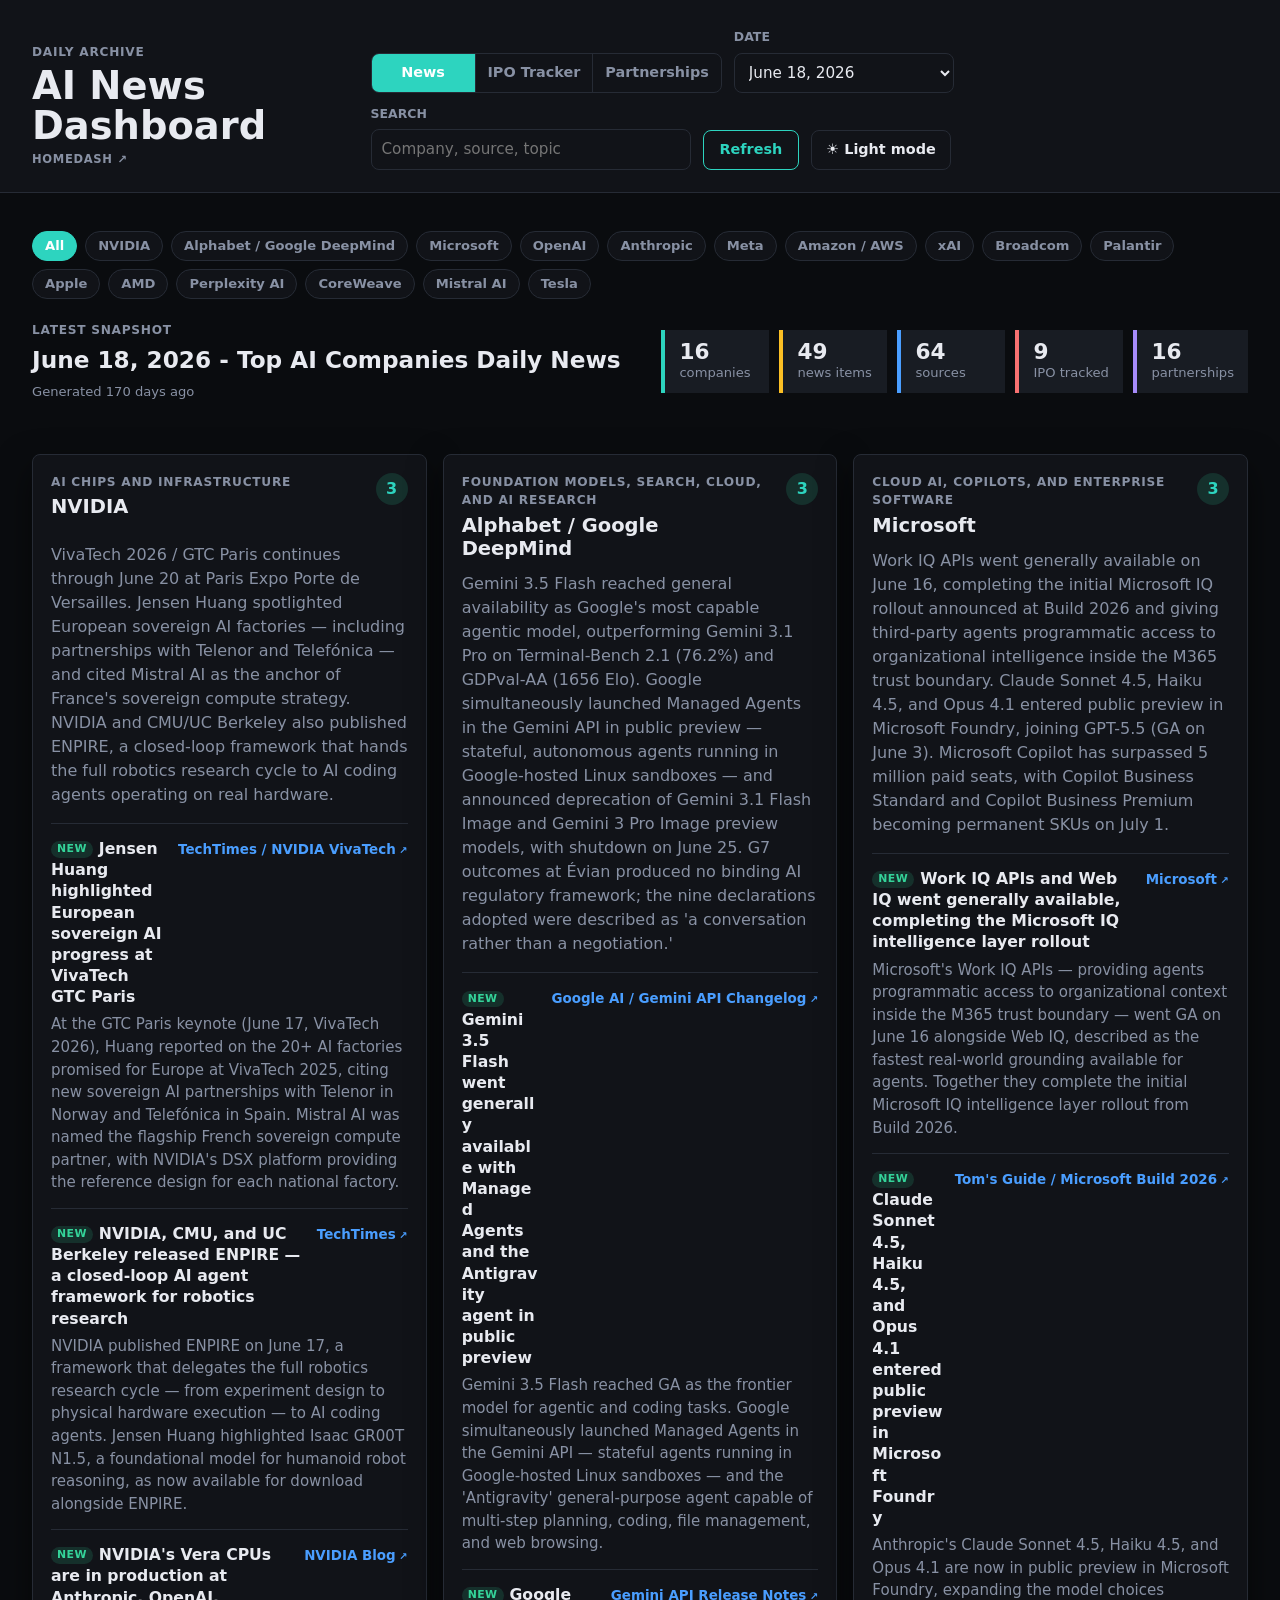
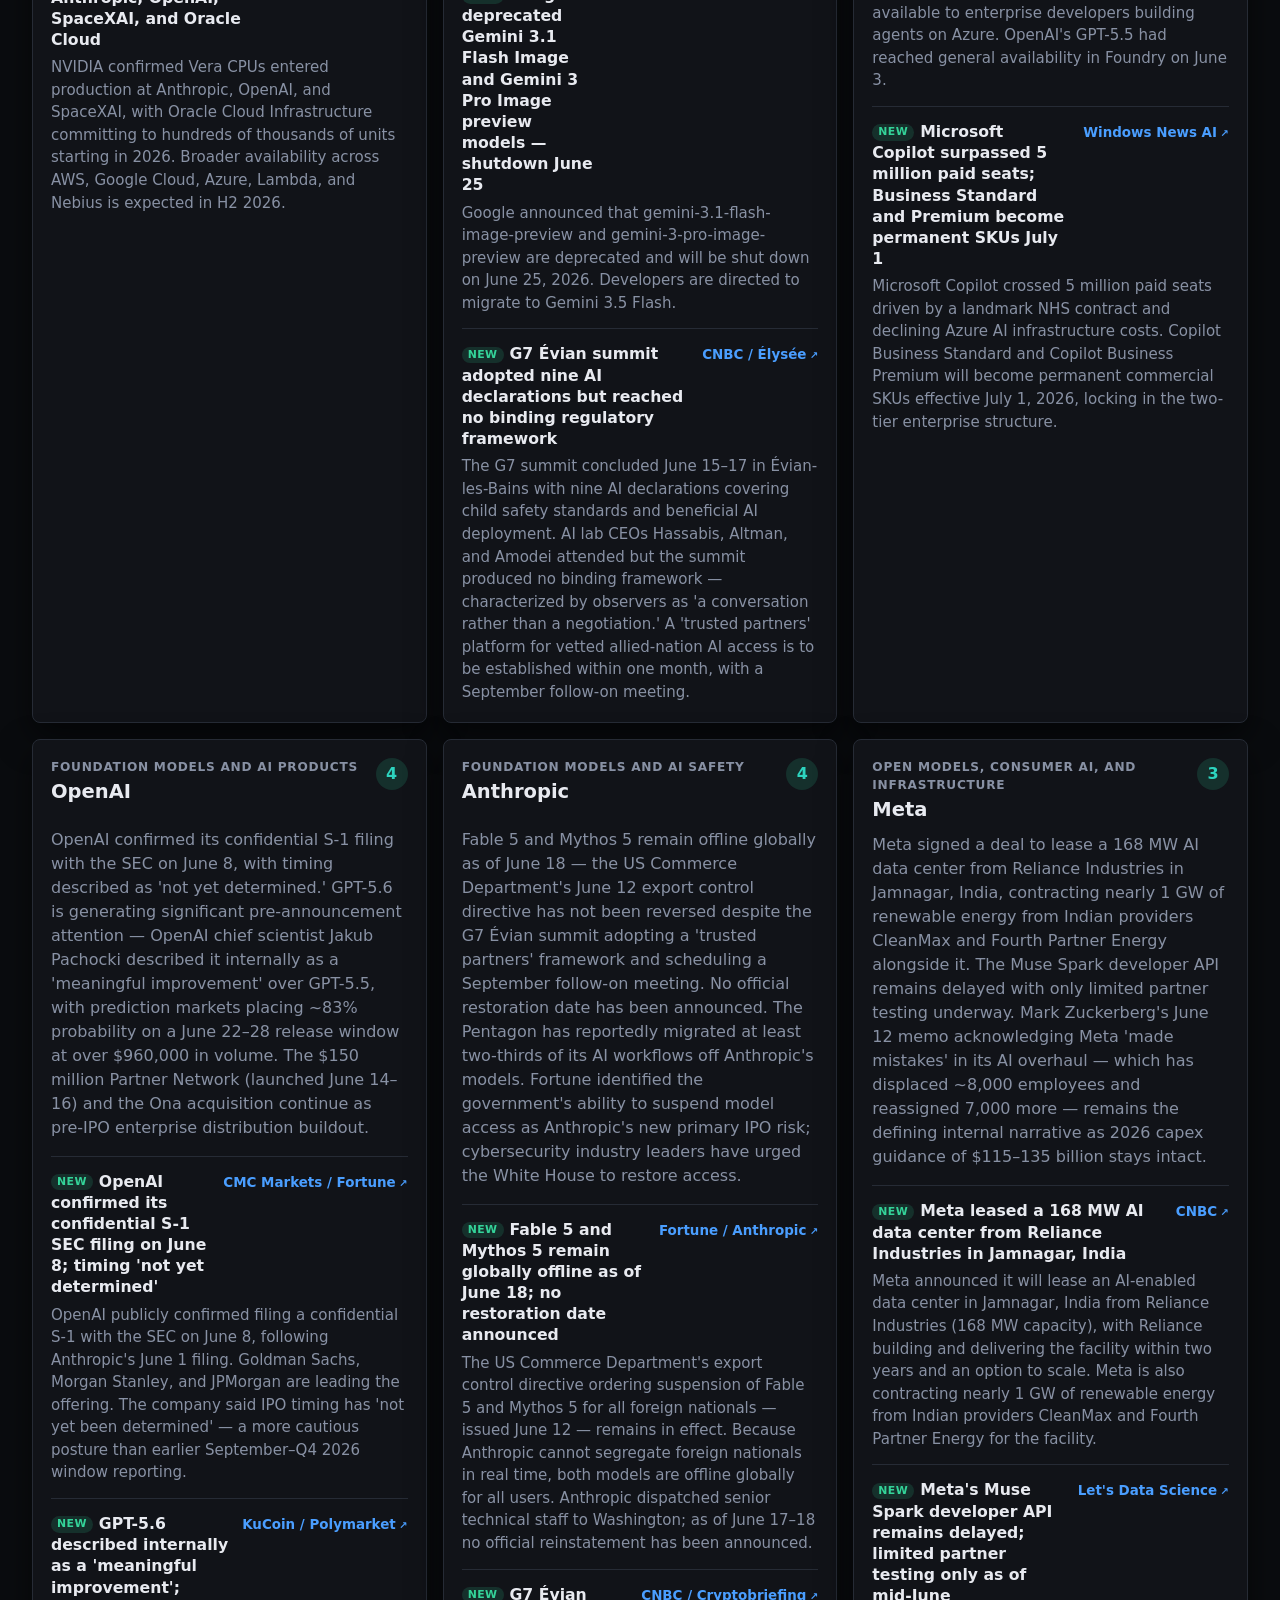
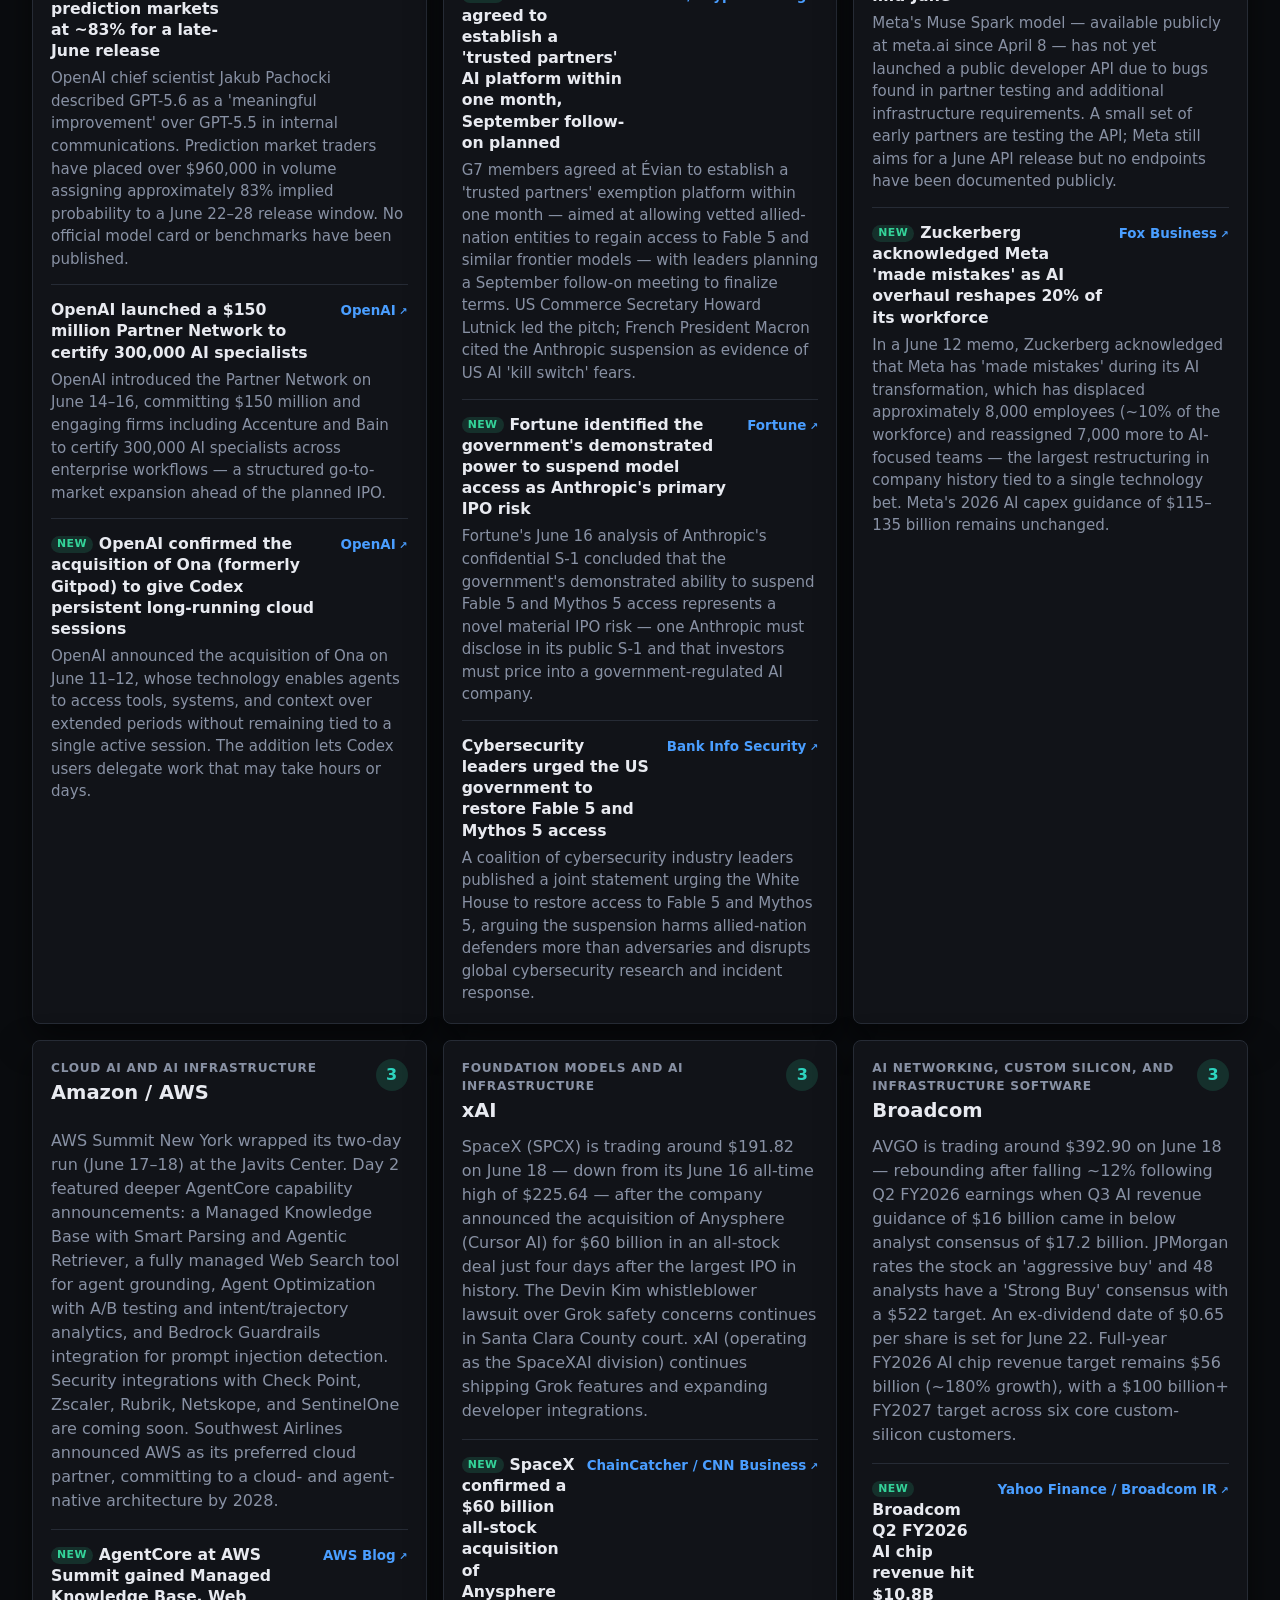
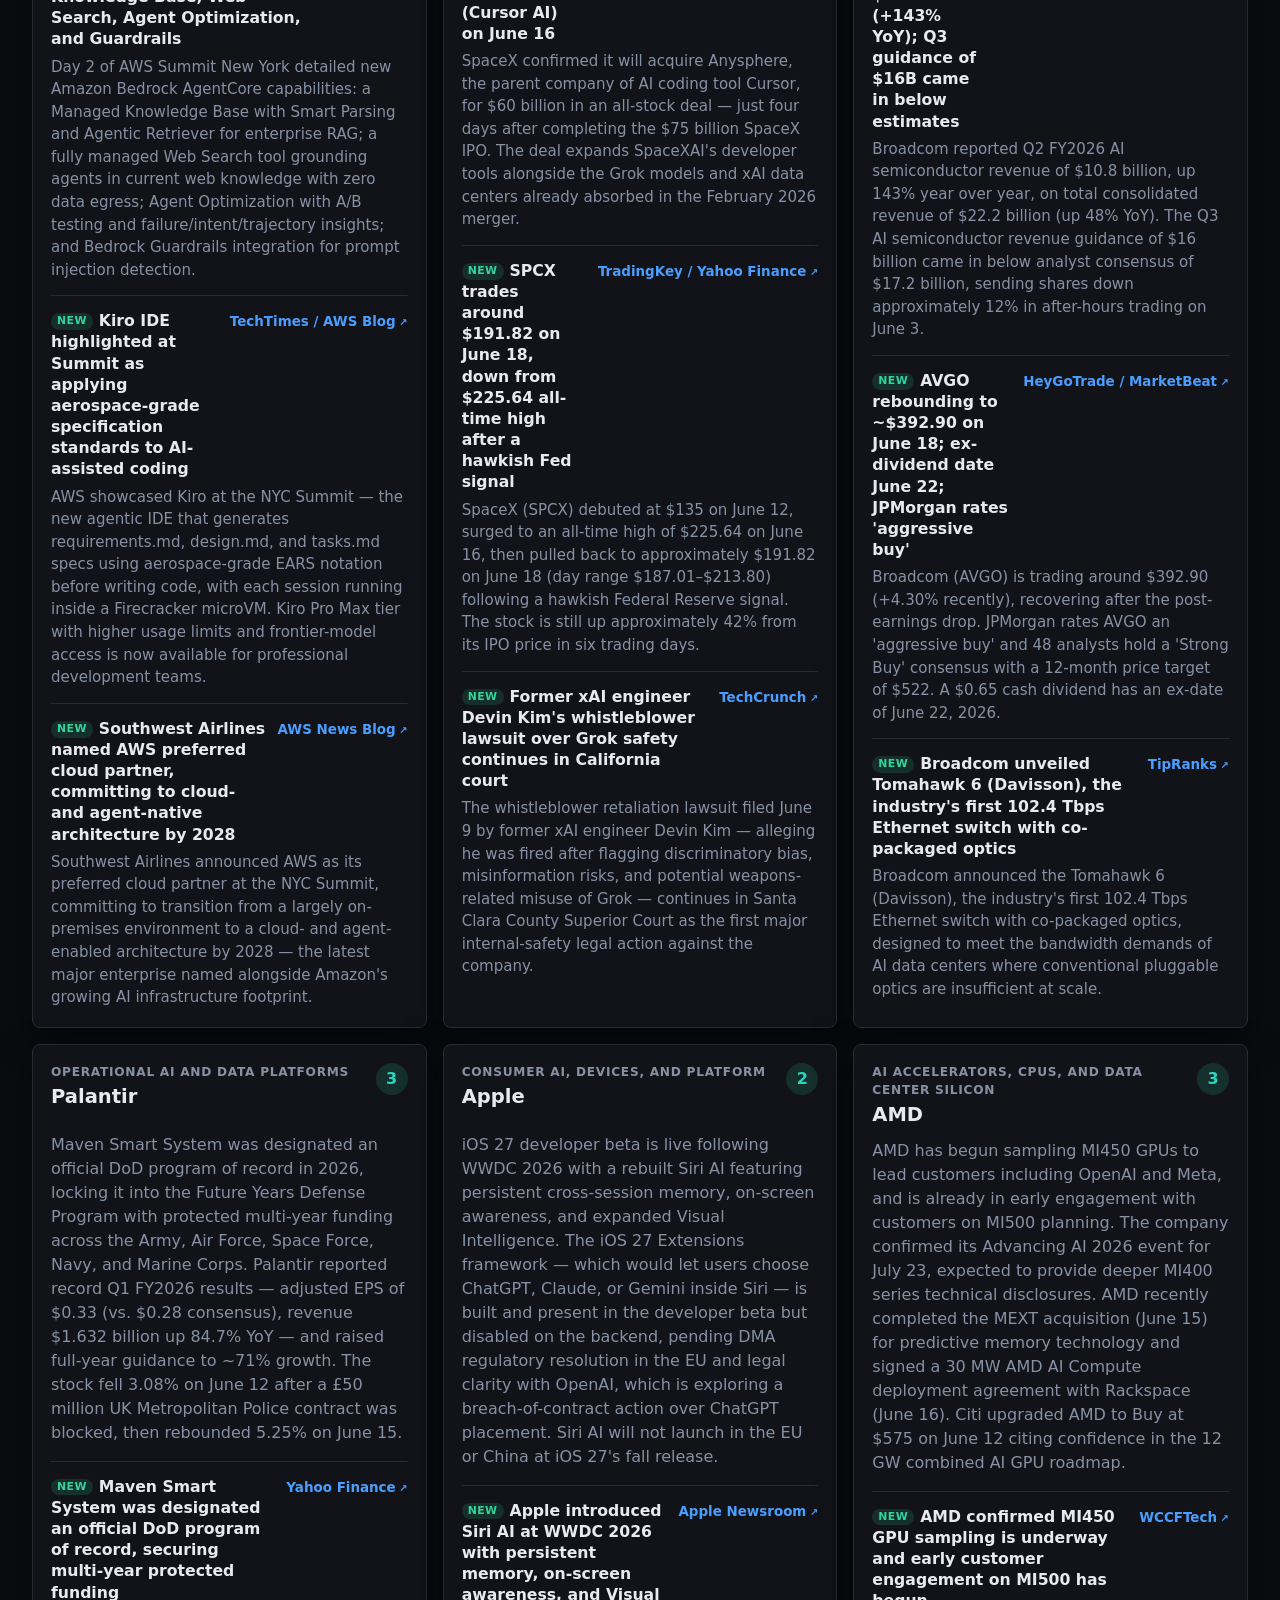
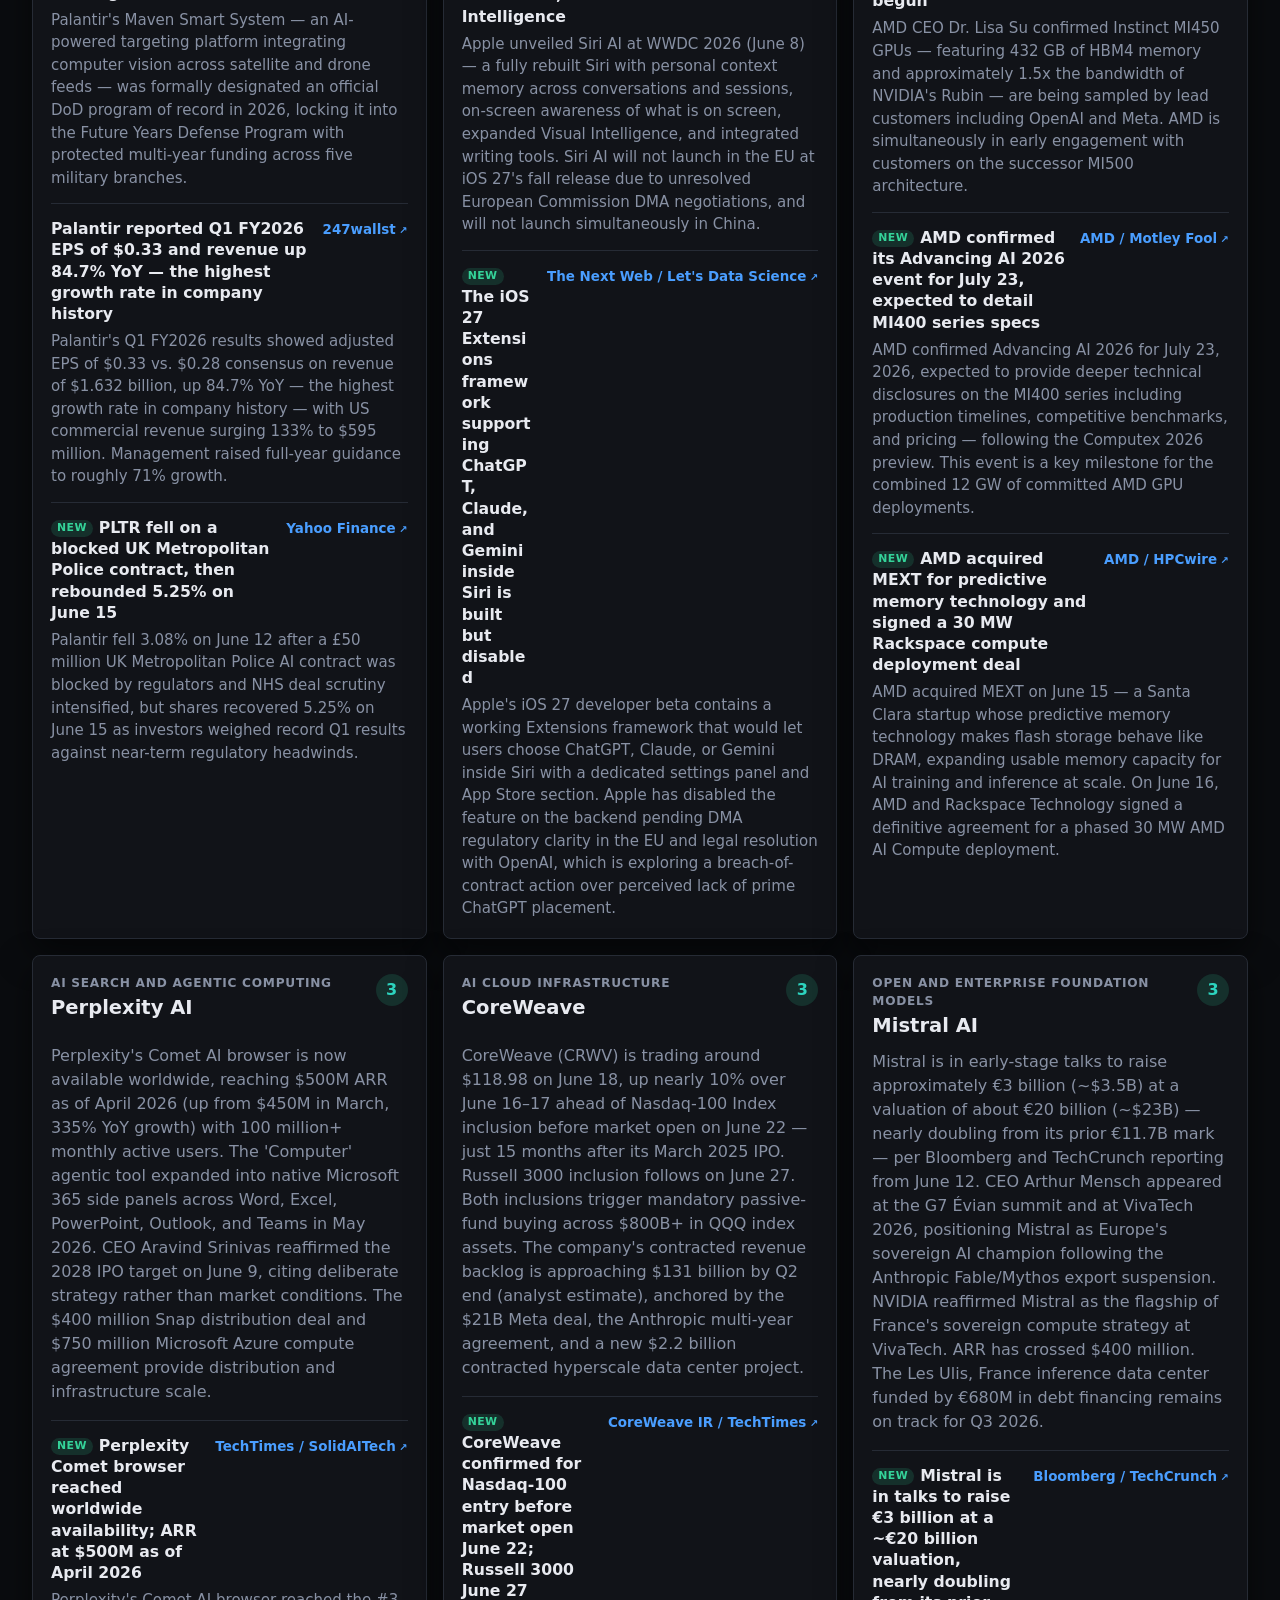
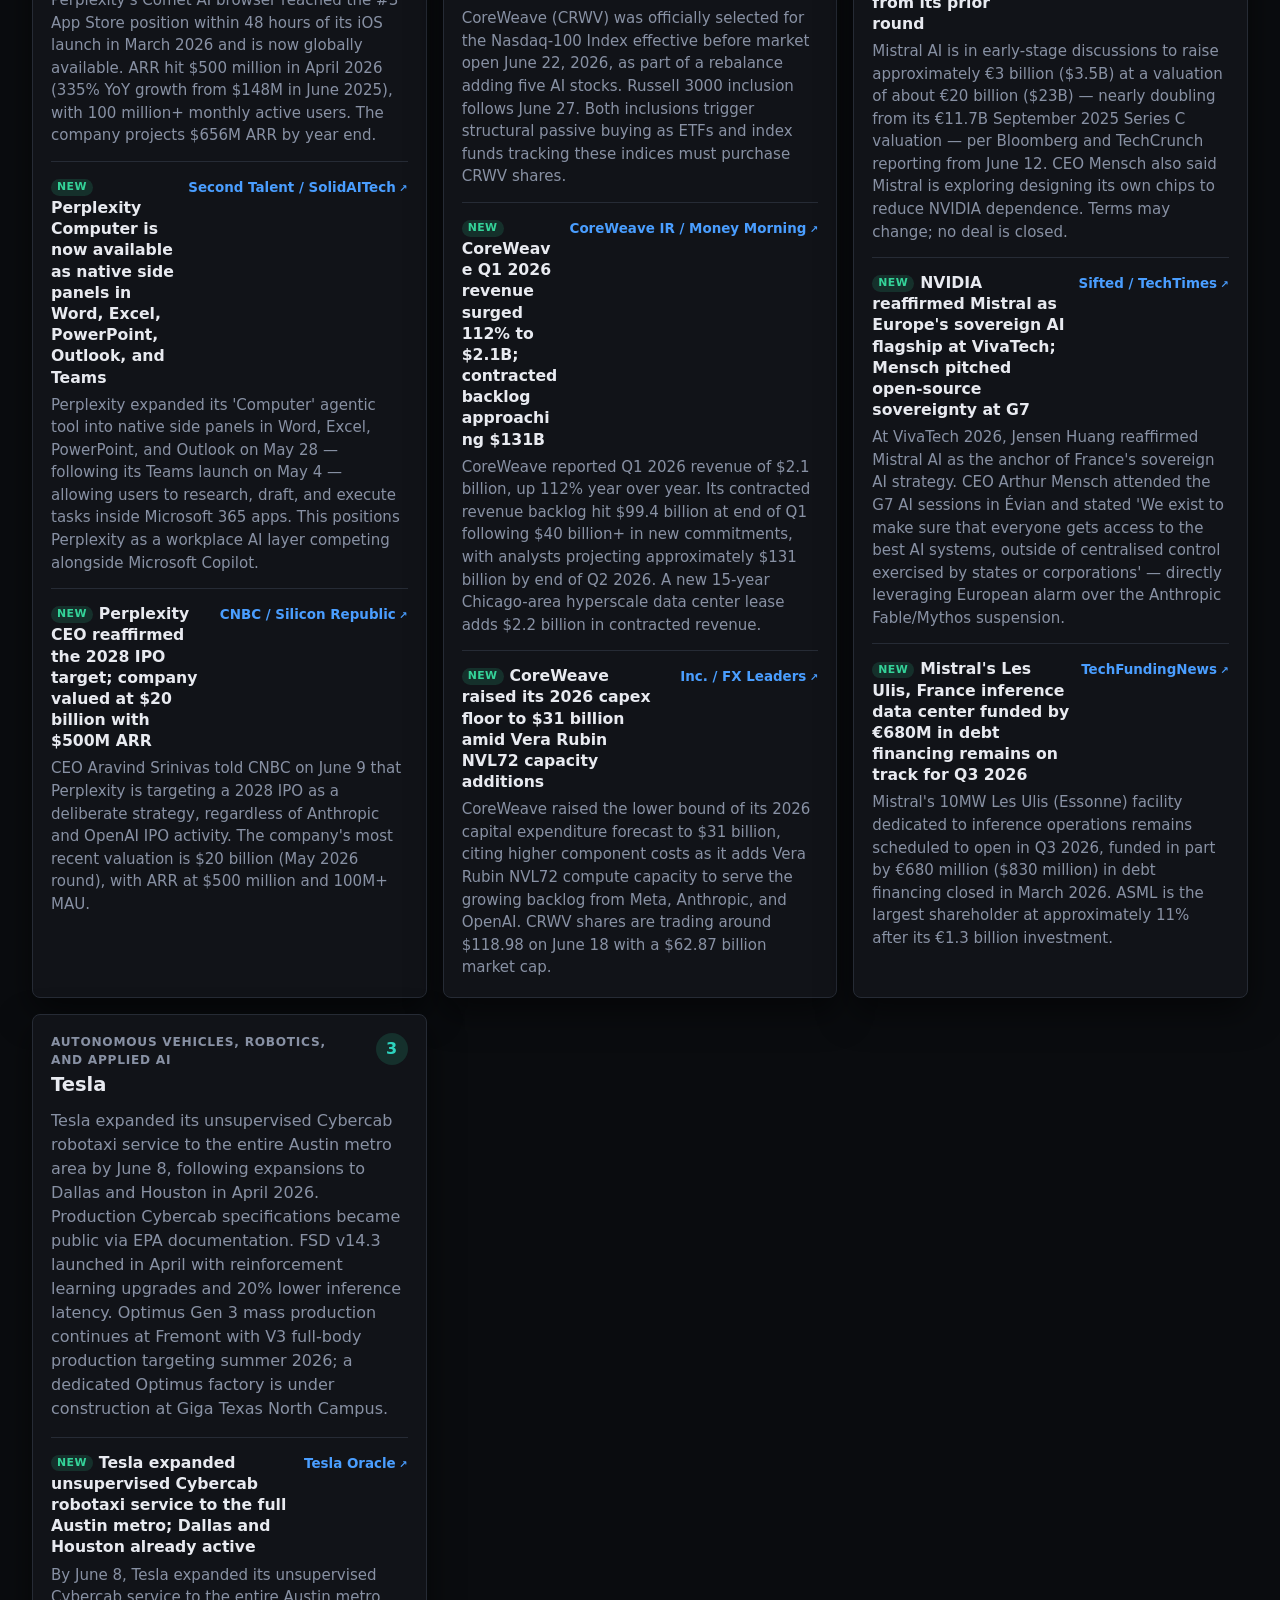
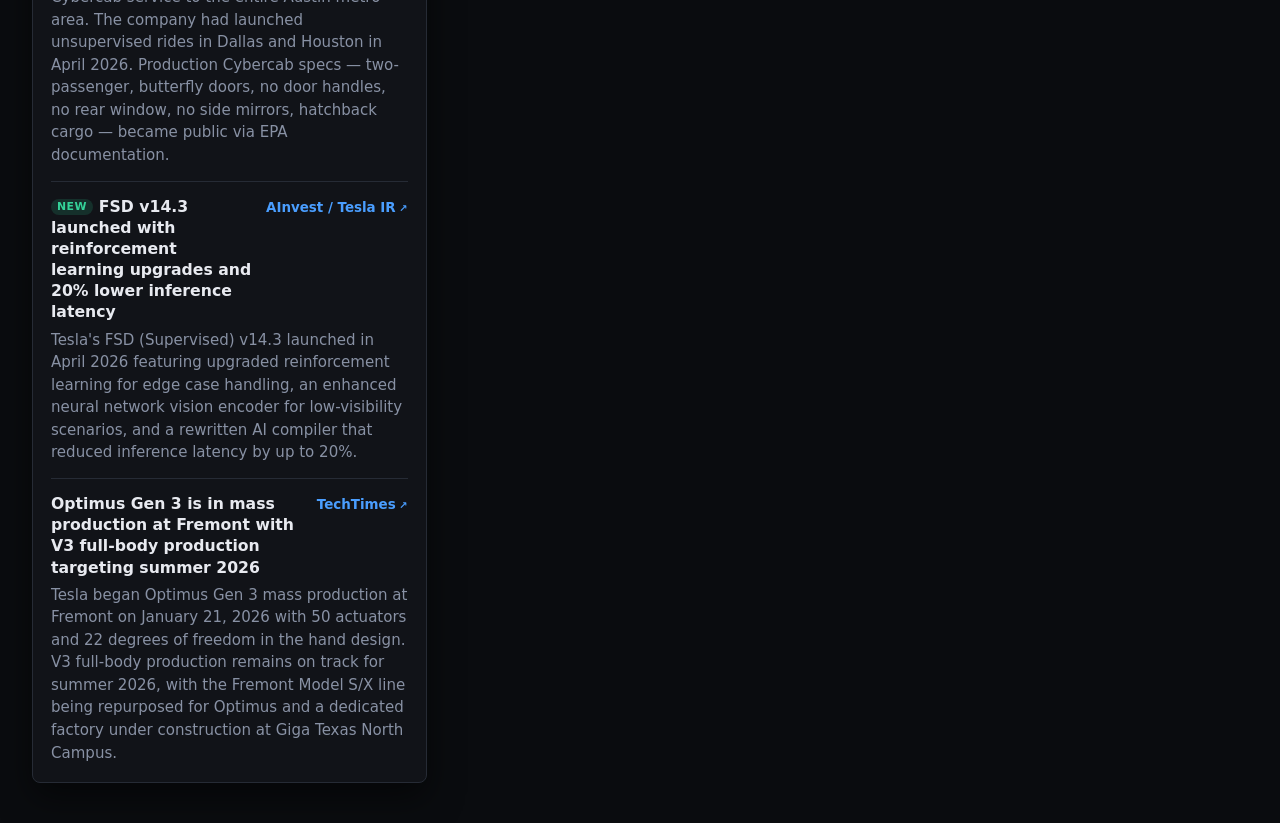
==== commit d188de93: "added dark mode, revamped family tasks" ====
--- a/index.html
+++ b/index.html
@@ -34,7 +34,7 @@
           <input id="searchInput" type="search" placeholder="Company, source, topic">
         </label>
         <button id="refreshButton" class="refresh-button" type="button" title="Fetch latest AI news now">Refresh</button>
-        <button id="themeToggle" class="theme-toggle" type="button" title="Toggle light/dark mode">🌙 Dark</button>
+        <button id="themeToggle" class="theme-toggle" type="button" title="Toggle light/dark mode">☀️ Light mode</button>
       </div>
     </header>
     <div id="updateBanner" class="update-banner" aria-live="polite" hidden></div>
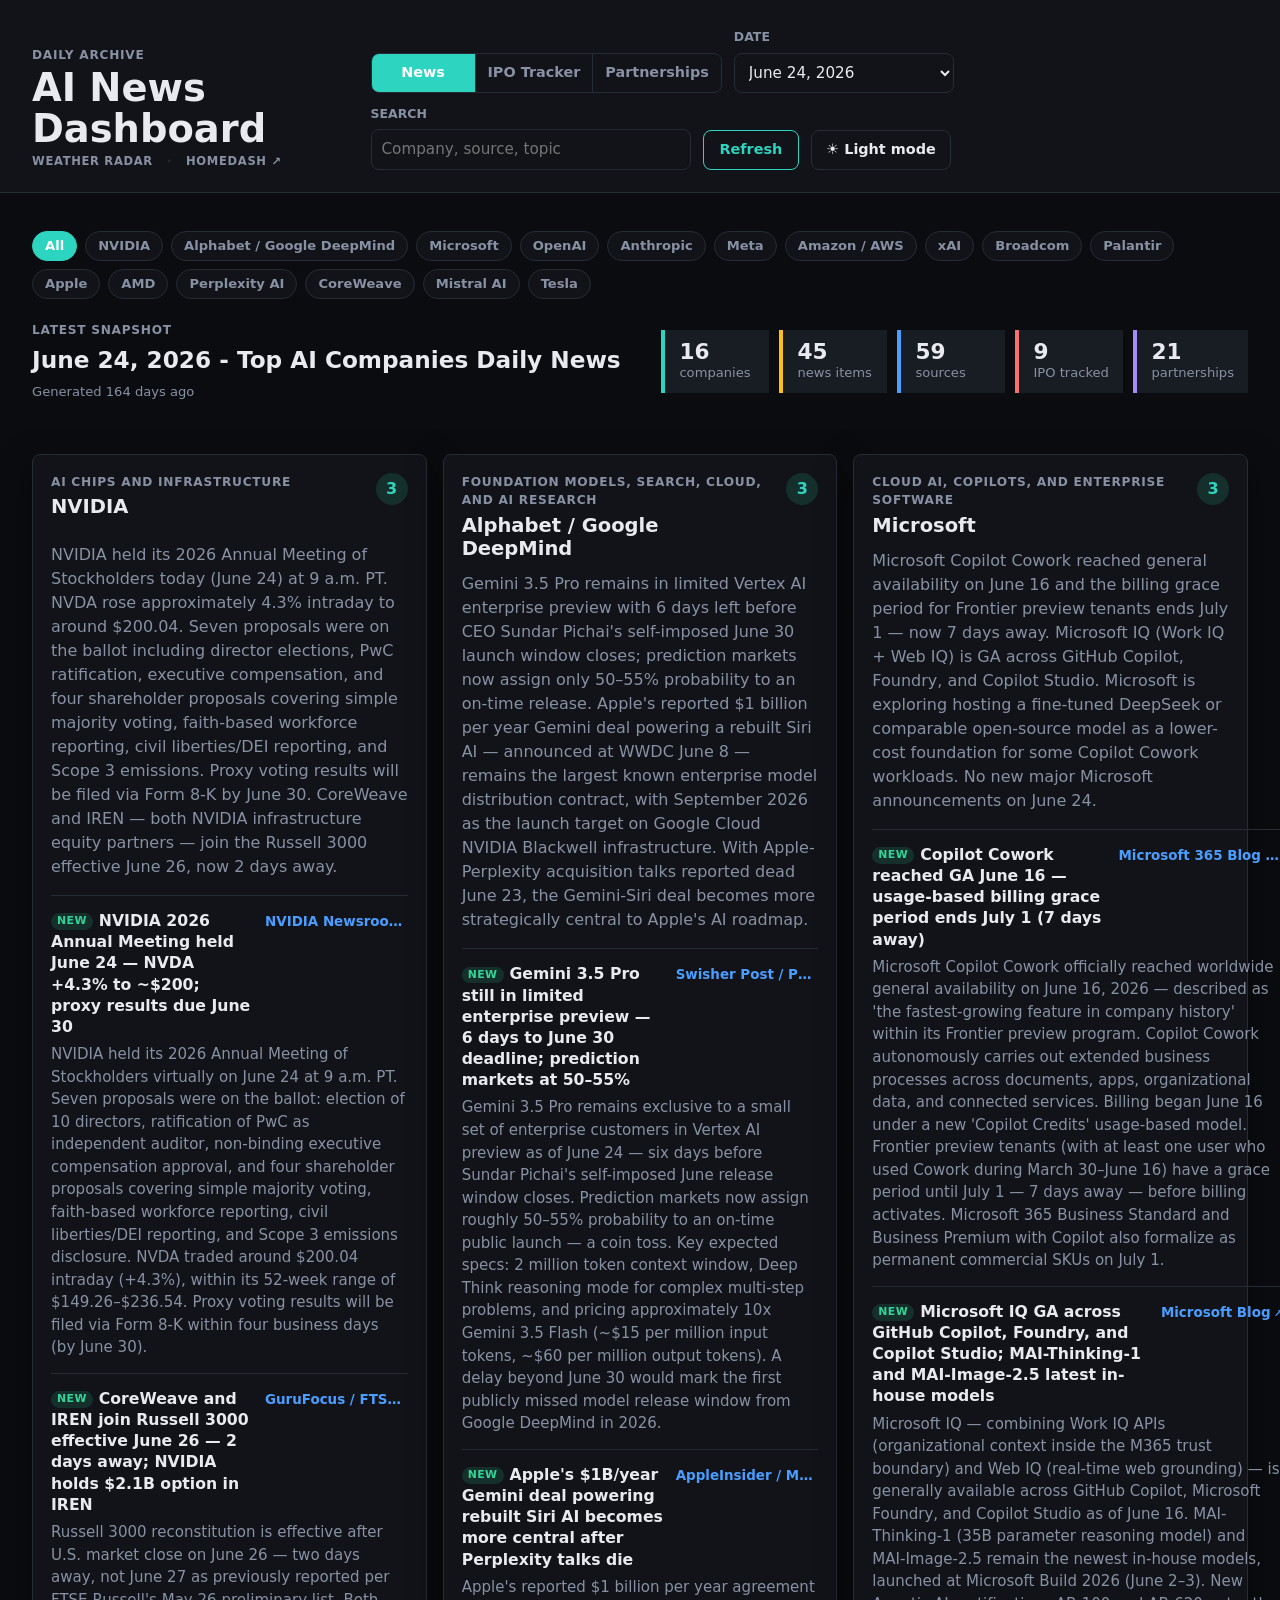
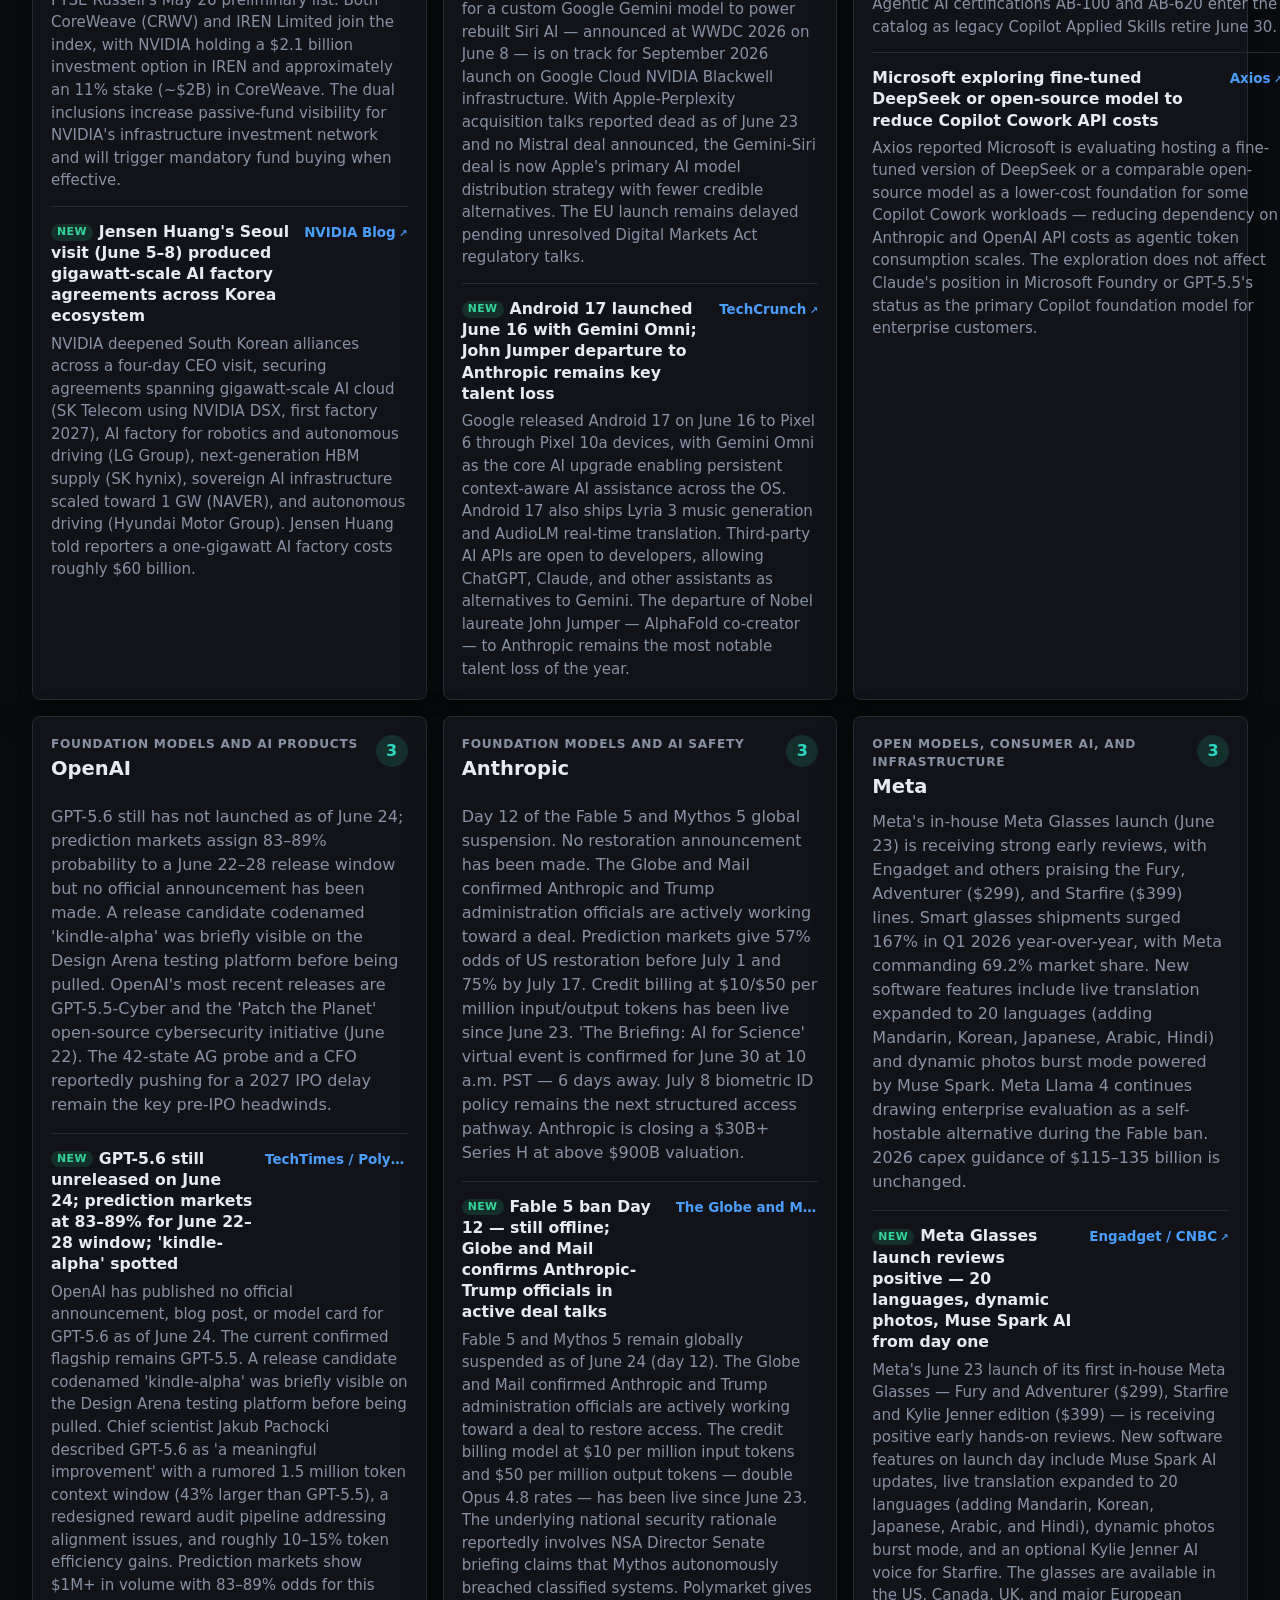
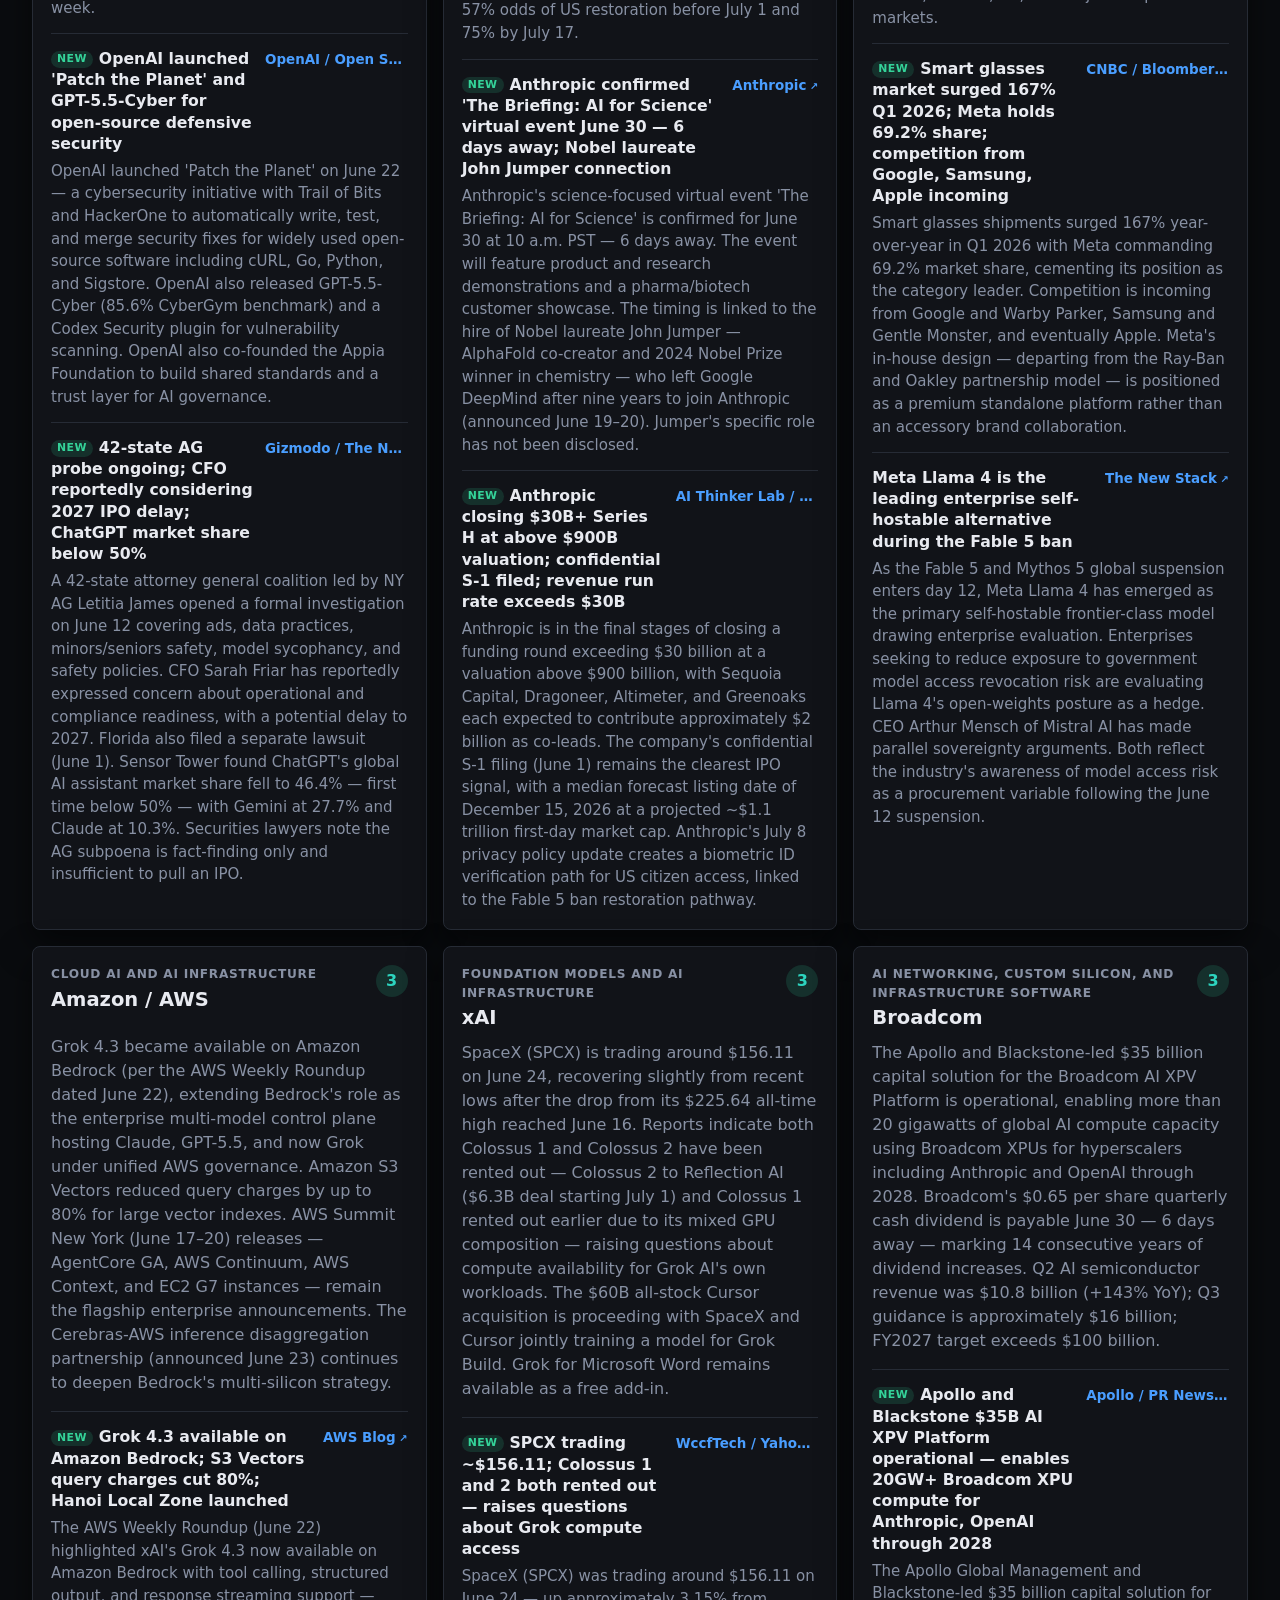
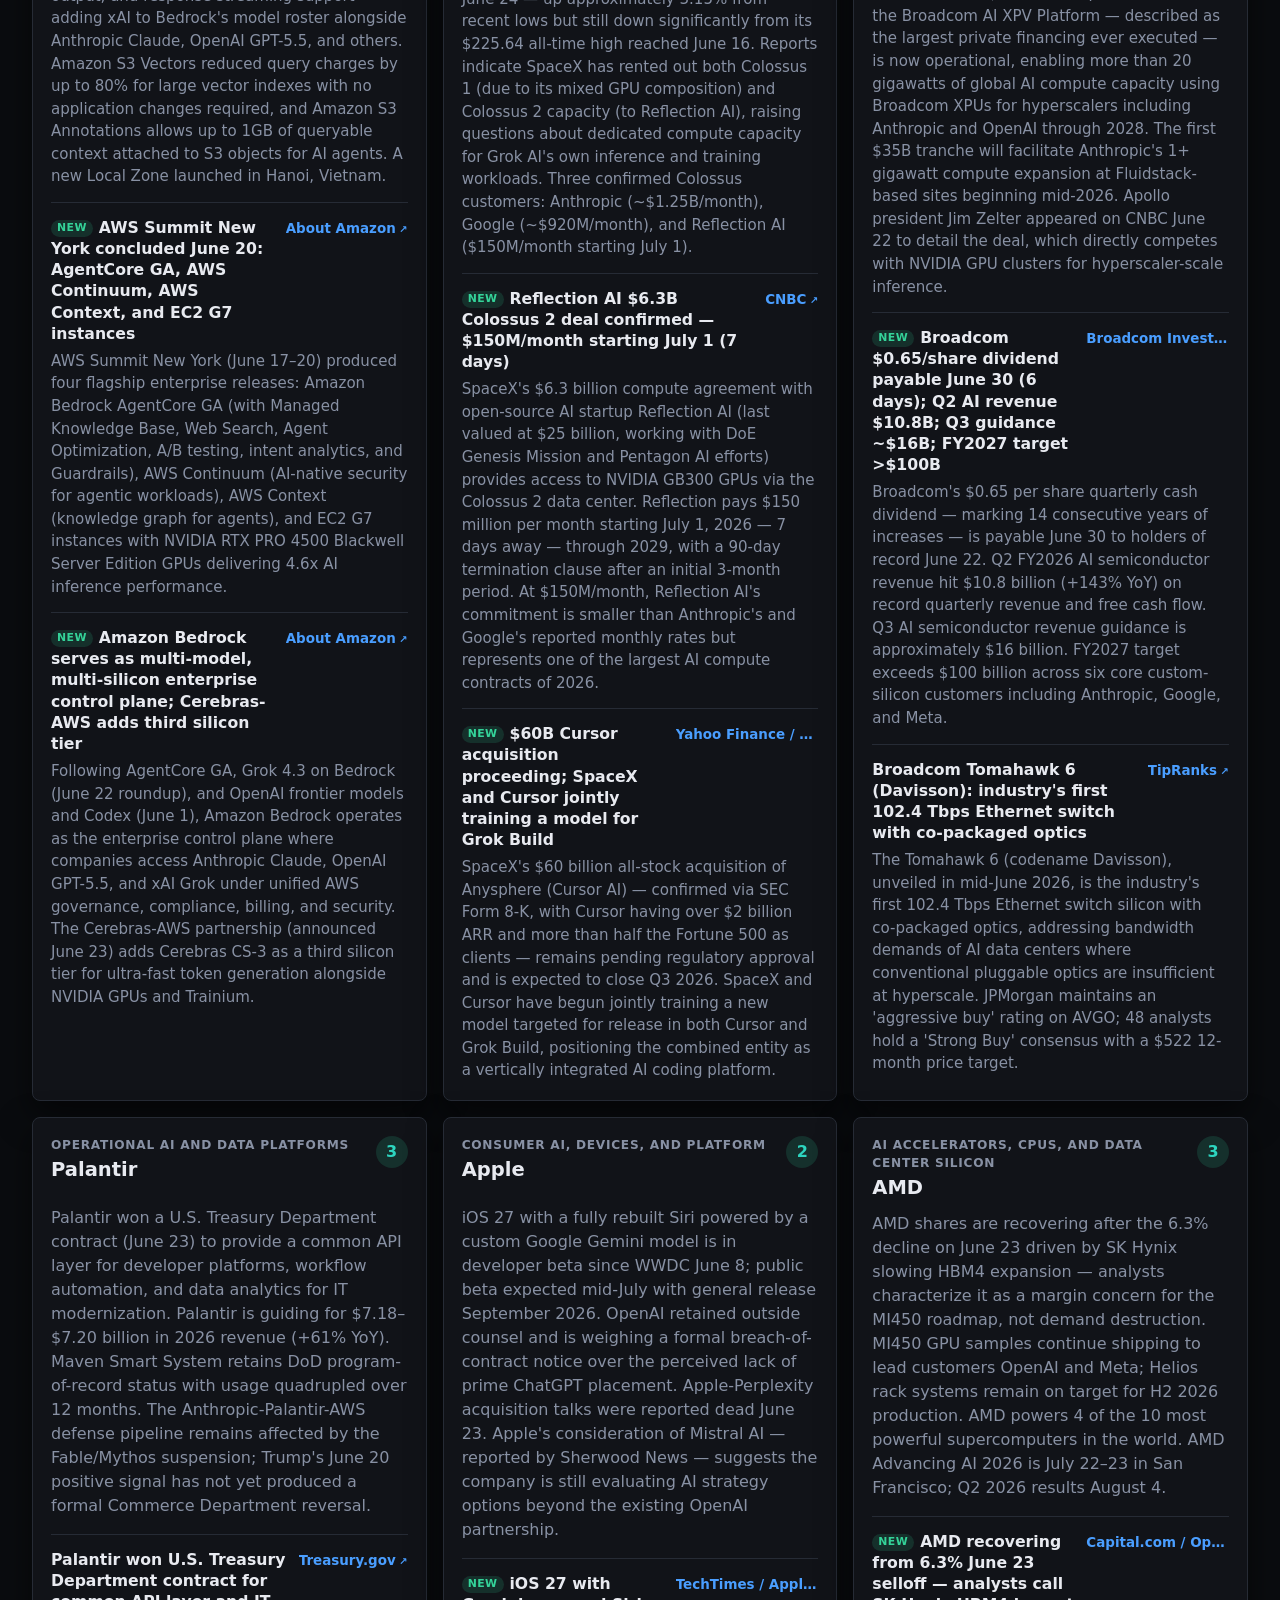
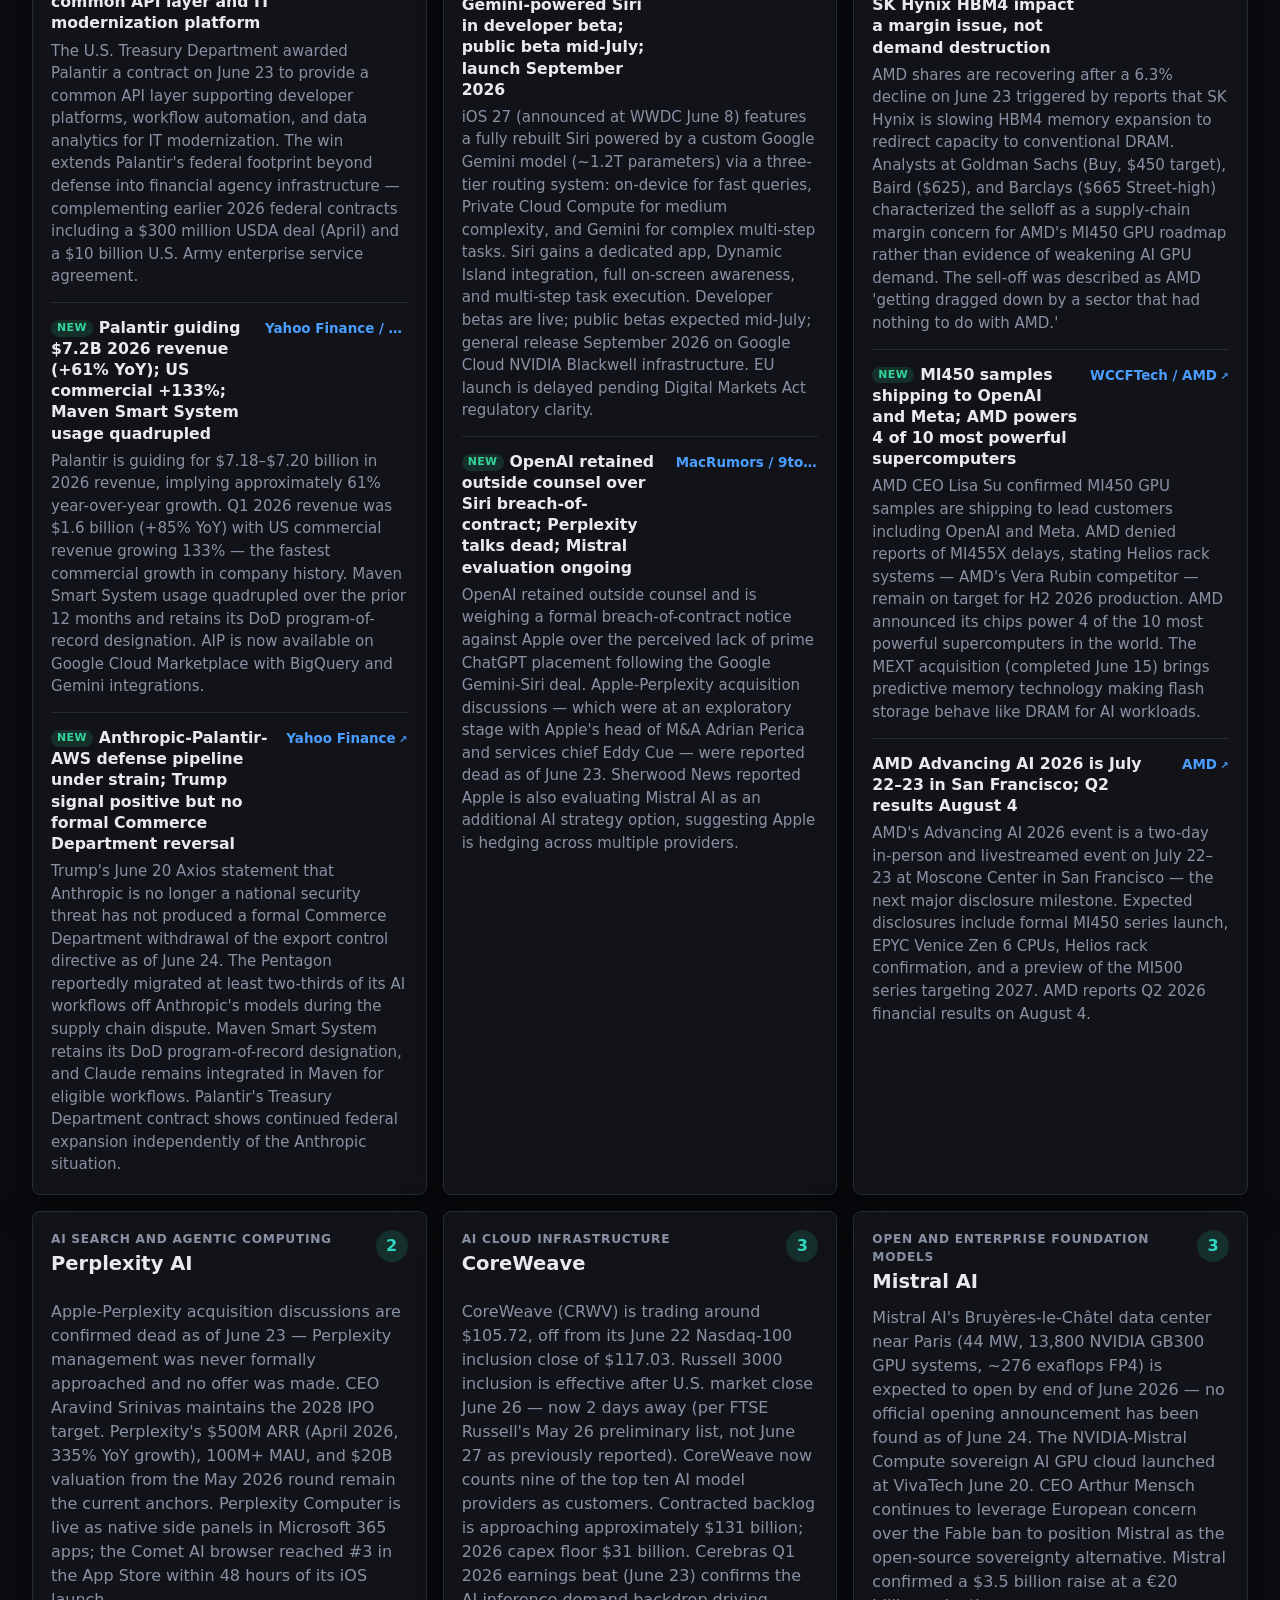
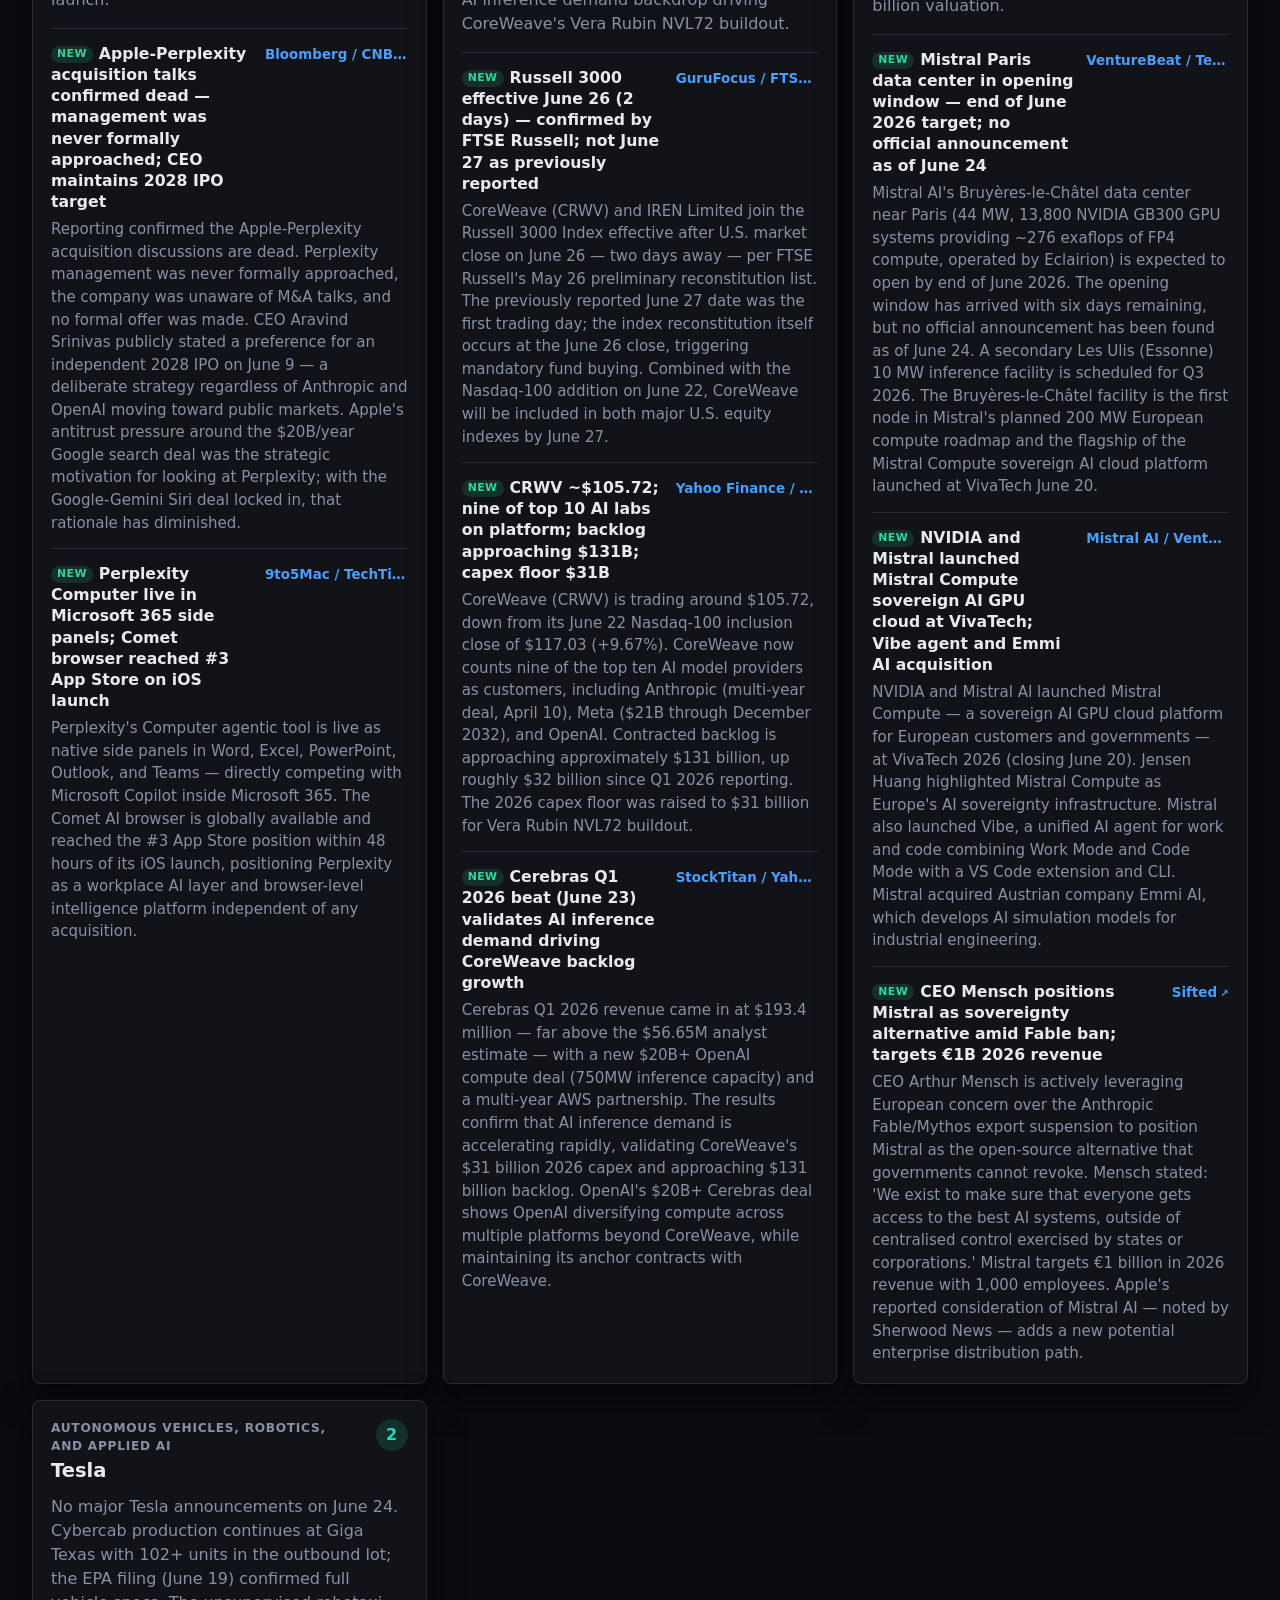
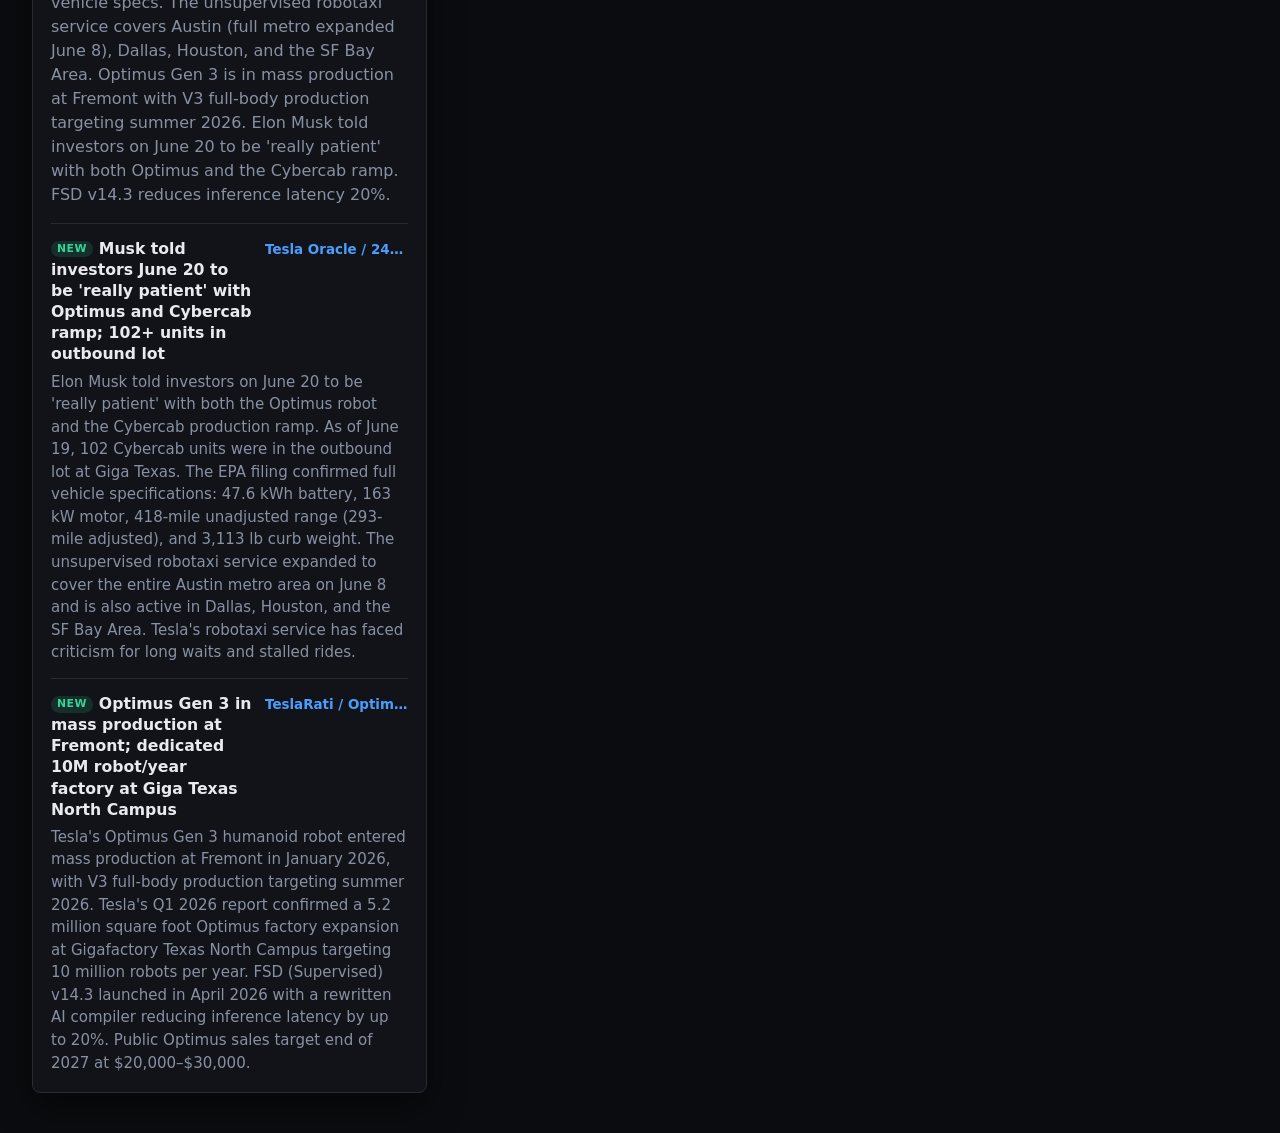
==== commit cec10945: "added weather page and radar - updated zoom level" ====
--- a/index.html
+++ b/index.html
@@ -17,7 +17,10 @@
       <div>
         <p class="eyebrow">Daily archive</p>
         <h1>AI News Dashboard</h1>
-        <a class="home-link" href="http://homedash.local/" target="_blank" rel="noopener noreferrer">HomeDash ↗</a>
+        <div class="header-links">
+          <a class="home-link" href="weather.html">Weather Radar</a>
+          <a class="home-link" href="http://homedash.local/" target="_blank" rel="noopener noreferrer">HomeDash ↗</a>
+        </div>
       </div>
       <div class="toolbar" aria-label="Dashboard controls">
         <div class="view-toggle" aria-label="Dashboard view">
--- a/styles.css
+++ b/styles.css
@@ -168,9 +168,15 @@
   font-size: 1.45rem;
 }
 
+.header-links {
+  display: flex;
+  gap: 14px;
+  align-items: center;
+  margin-top: 4px;
+}
+
 .home-link {
   display: inline-block;
-  margin-top: 4px;
   color: var(--muted);
   font-size: 0.72rem;
   font-weight: 700;
@@ -181,6 +187,12 @@
 
 .home-link:hover {
   color: var(--accent);
+}
+
+.home-link + .home-link::before {
+  content: "·";
+  margin-right: 14px;
+  color: var(--line);
 }
 
 .toolbar {
@@ -422,6 +434,8 @@
 }
 
 .news-item-head h4 {
+  flex: 1 1 0;
+  min-width: 0;
   margin: 0;
   font-size: 0.98rem;
   line-height: 1.35;
@@ -429,6 +443,10 @@
 
 .news-item-head a {
   flex: 0 0 auto;
+  max-width: 40%;
+  overflow: hidden;
+  text-overflow: ellipsis;
+  white-space: nowrap;
   color: var(--accent-3);
   font-size: 0.84rem;
   font-weight: 700;
@@ -1102,3 +1120,194 @@
     height: 40px;
   }
 }
+
+/* ============================================================
+   Weather Radar page
+   ============================================================ */
+
+.weather-last-updated {
+  margin: 0;
+  color: var(--muted);
+  font-size: 0.8rem;
+  align-self: flex-end;
+}
+
+.weather-alert-banner {
+  display: flex;
+  align-items: flex-start;
+  gap: 12px;
+  padding: 14px 32px;
+  border-left: 5px solid transparent;
+  font-size: 0.95rem;
+  font-weight: 600;
+}
+
+.weather-alert-icon {
+  font-size: 1.2rem;
+  line-height: 1.4;
+  flex-shrink: 0;
+}
+
+.weather-alert-banner strong {
+  margin-right: 4px;
+}
+
+.weather-map-section {
+  margin-bottom: 28px;
+}
+
+.weather-map {
+  height: 55vh;
+  min-height: 340px;
+  border-radius: 8px;
+  overflow: hidden;
+  border: 1px solid var(--line);
+}
+
+.radar-controls {
+  display: flex;
+  align-items: center;
+  gap: 12px;
+  padding: 10px 0 4px;
+}
+
+.radar-btn {
+  flex-shrink: 0;
+  min-height: 36px;
+  min-width: 96px;
+  border: 1px solid var(--line);
+  border-radius: 8px;
+  background: var(--panel);
+  color: var(--ink);
+  cursor: pointer;
+  font: inherit;
+  font-size: 0.88rem;
+  font-weight: 700;
+  padding: 6px 14px;
+  transition: border-color 0.1s, color 0.1s;
+}
+
+.radar-btn:hover {
+  border-color: var(--accent);
+  color: var(--accent);
+}
+
+.radar-scrubber {
+  flex: 1;
+  accent-color: var(--accent);
+  cursor: pointer;
+}
+
+.radar-time-label {
+  flex-shrink: 0;
+  min-width: 52px;
+  text-align: right;
+  color: var(--muted);
+  font-size: 0.85rem;
+  font-weight: 700;
+  font-variant-numeric: tabular-nums;
+}
+
+.weather-alerts-head {
+  margin-bottom: 16px;
+}
+
+.alerts-list {
+  display: grid;
+  grid-template-columns: repeat(auto-fit, minmax(320px, 1fr));
+  gap: 16px;
+}
+
+.alert-card {
+  border: 1px solid var(--line);
+  border-left: 4px solid transparent;
+  border-radius: 8px;
+  background: var(--panel);
+  box-shadow: var(--shadow);
+  padding: 16px 18px;
+}
+
+.alert-card-head {
+  display: flex;
+  align-items: flex-start;
+  justify-content: space-between;
+  gap: 12px;
+  margin-bottom: 8px;
+}
+
+.alert-card-title {
+  margin: 2px 0 0;
+  font-size: 1.05rem;
+  line-height: 1.2;
+}
+
+.alert-card-badge {
+  flex-shrink: 0;
+  display: inline-block;
+  padding: 2px 10px;
+  border-radius: 999px;
+  font-size: 0.75rem;
+  font-weight: 800;
+  letter-spacing: 0.04em;
+  white-space: nowrap;
+  margin-top: 4px;
+}
+
+.alert-card-headline {
+  margin: 0 0 10px;
+  color: var(--muted);
+  font-size: 0.9rem;
+  line-height: 1.45;
+}
+
+.alert-card-times {
+  display: flex;
+  flex-wrap: wrap;
+  gap: 6px 20px;
+  margin-bottom: 10px;
+  color: var(--muted);
+  font-size: 0.8rem;
+  font-weight: 600;
+}
+
+.alert-card-details {
+  margin-top: 8px;
+  border-top: 1px solid var(--line);
+  padding-top: 8px;
+}
+
+.alert-card-details summary {
+  cursor: pointer;
+  color: var(--accent-3);
+  font-size: 0.84rem;
+  font-weight: 700;
+  user-select: none;
+}
+
+.alert-card-details summary:hover {
+  text-decoration: underline;
+}
+
+.alert-card-desc {
+  margin: 8px 0 0;
+  color: var(--muted);
+  font-size: 0.85rem;
+  line-height: 1.6;
+  white-space: pre-line;
+}
+
+@media (max-width: 760px) {
+  .weather-alert-banner {
+    padding-left: 18px;
+    padding-right: 18px;
+  }
+
+  .weather-map {
+    height: 45vh;
+    min-height: 260px;
+  }
+
+  .alerts-list {
+    grid-template-columns: 1fr;
+  }
+}
